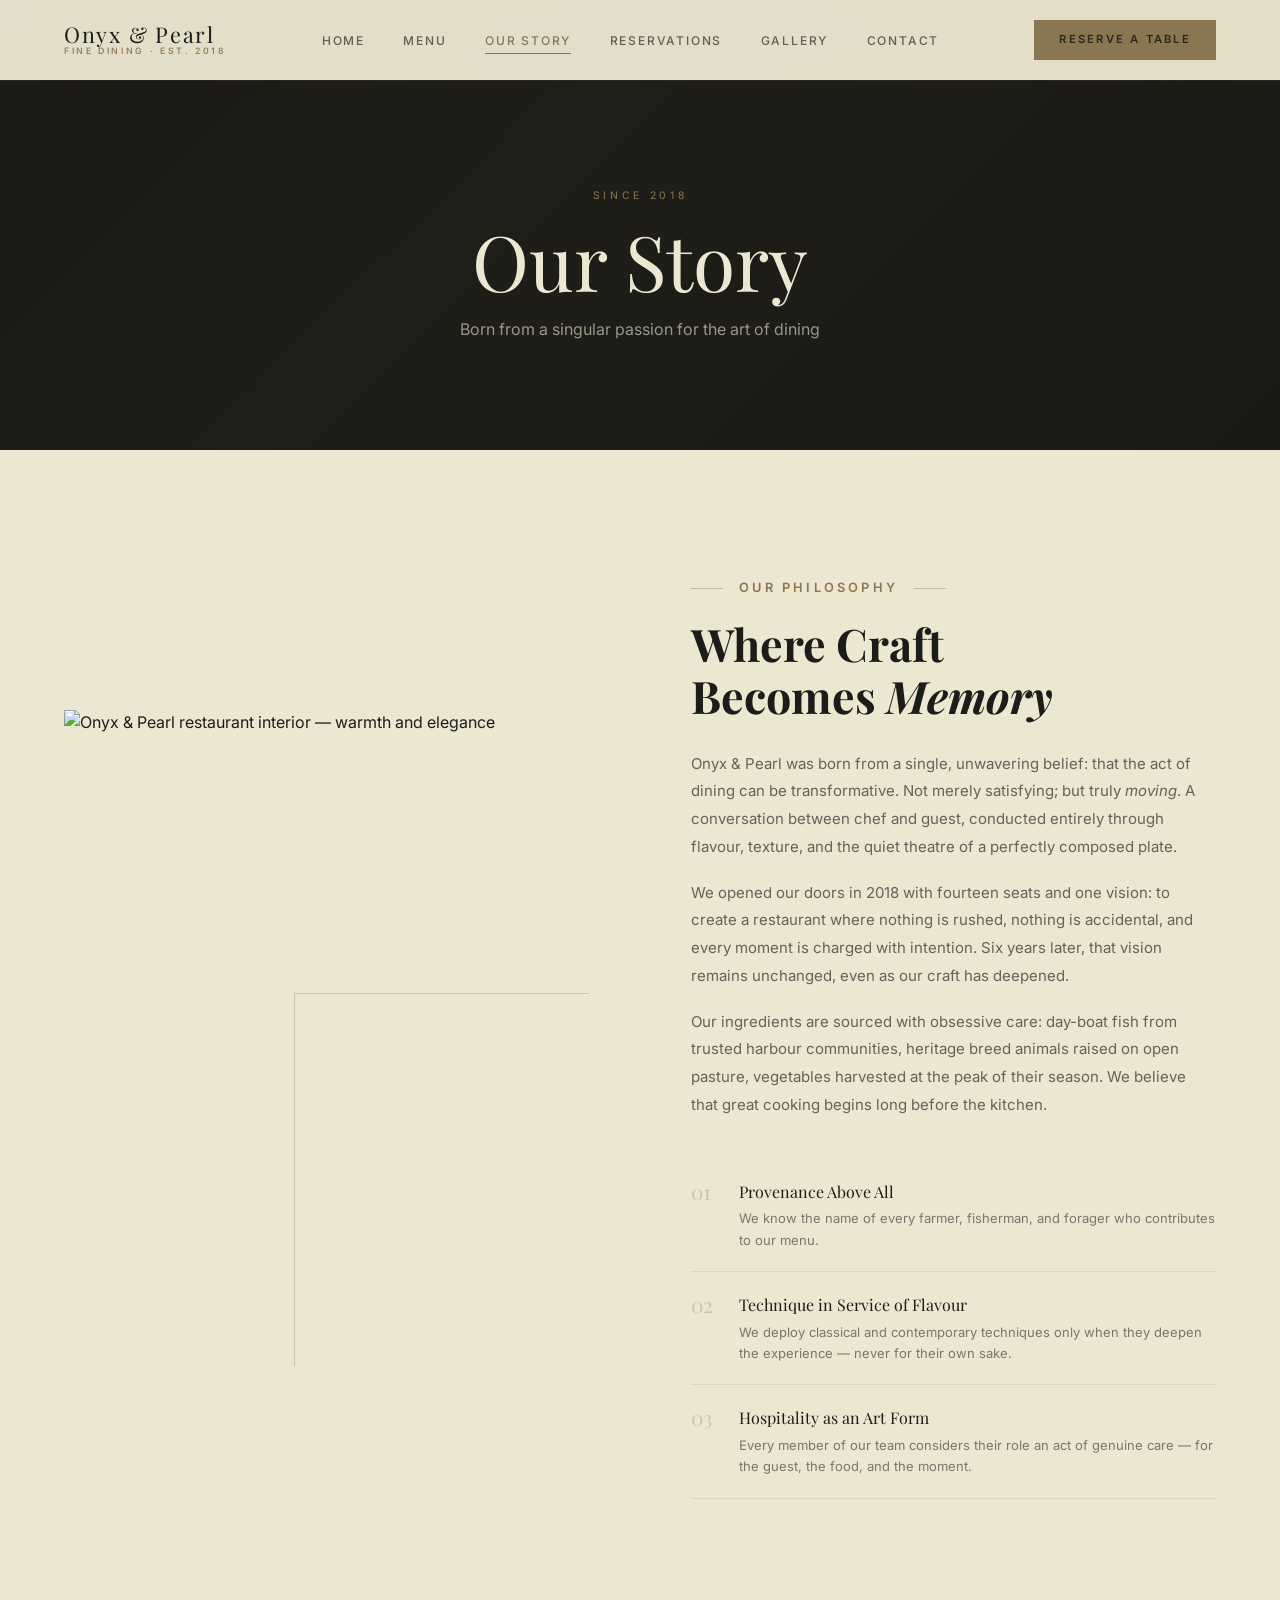
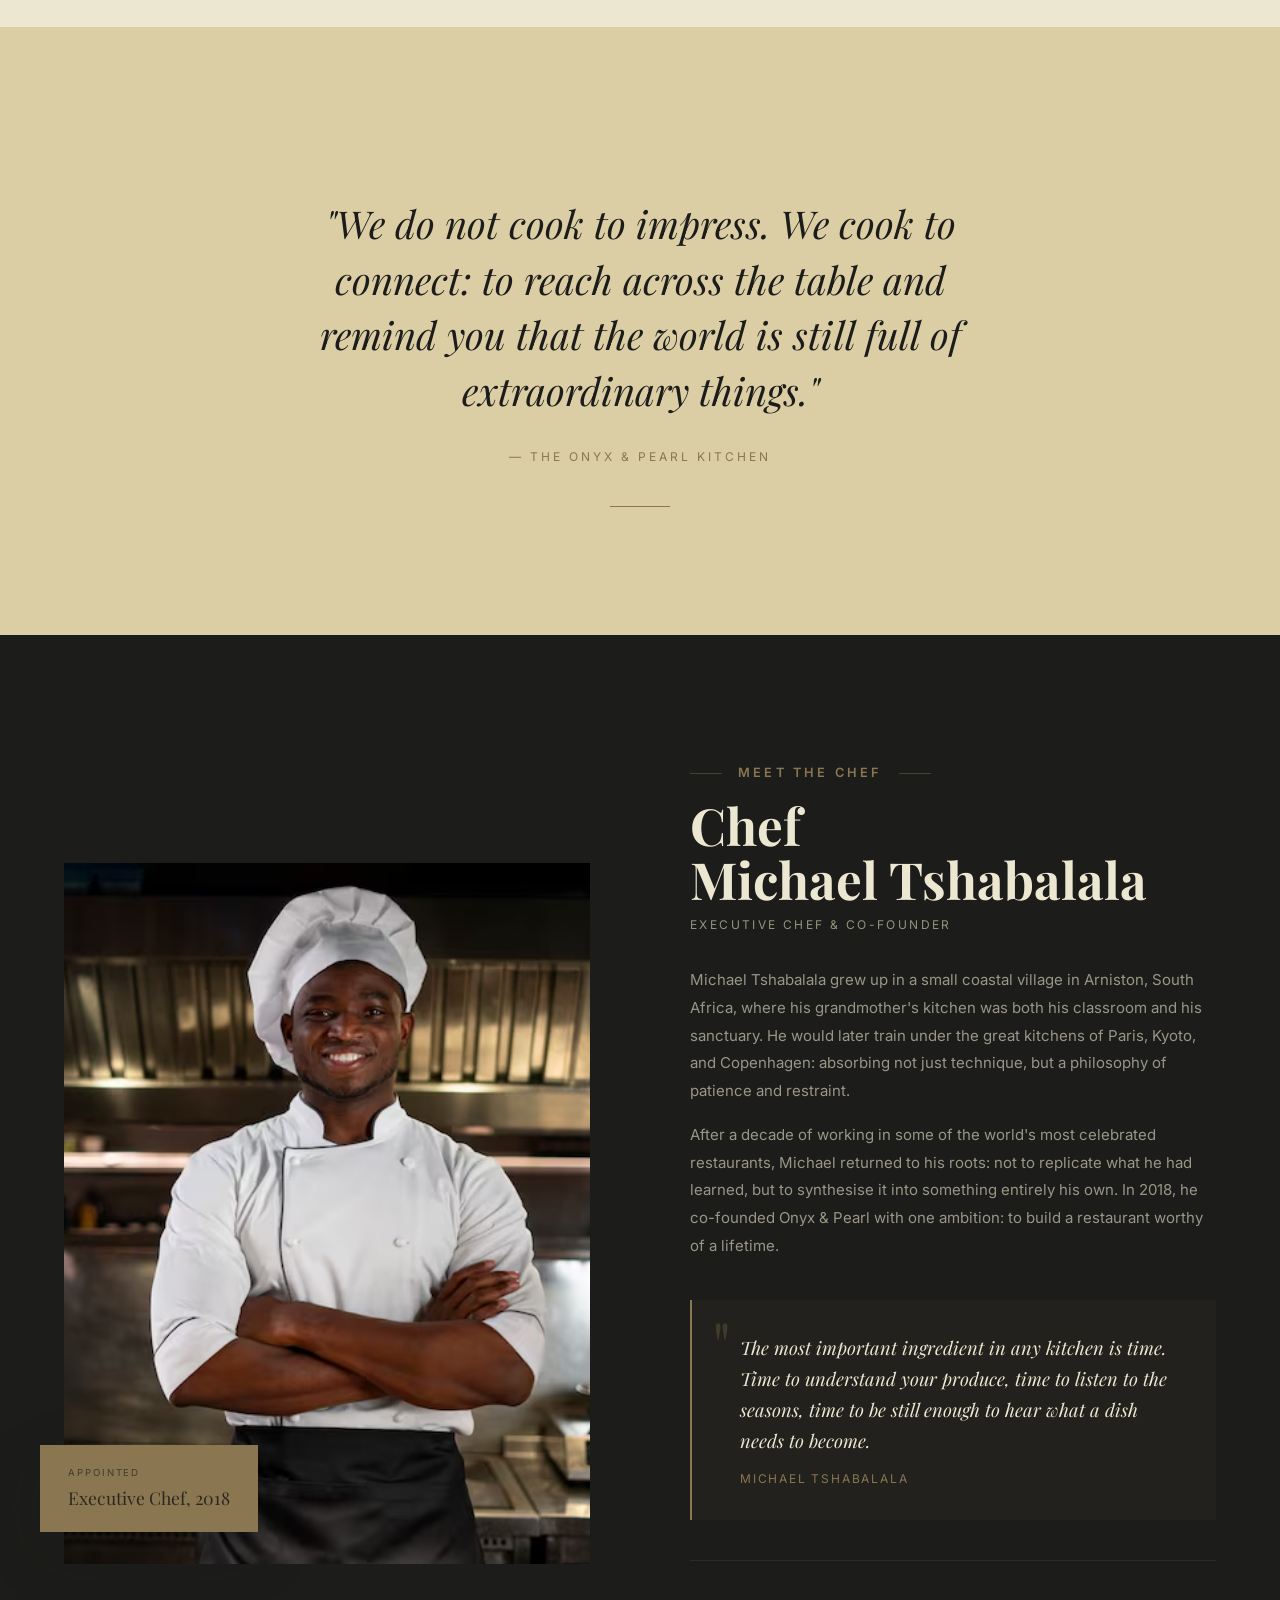
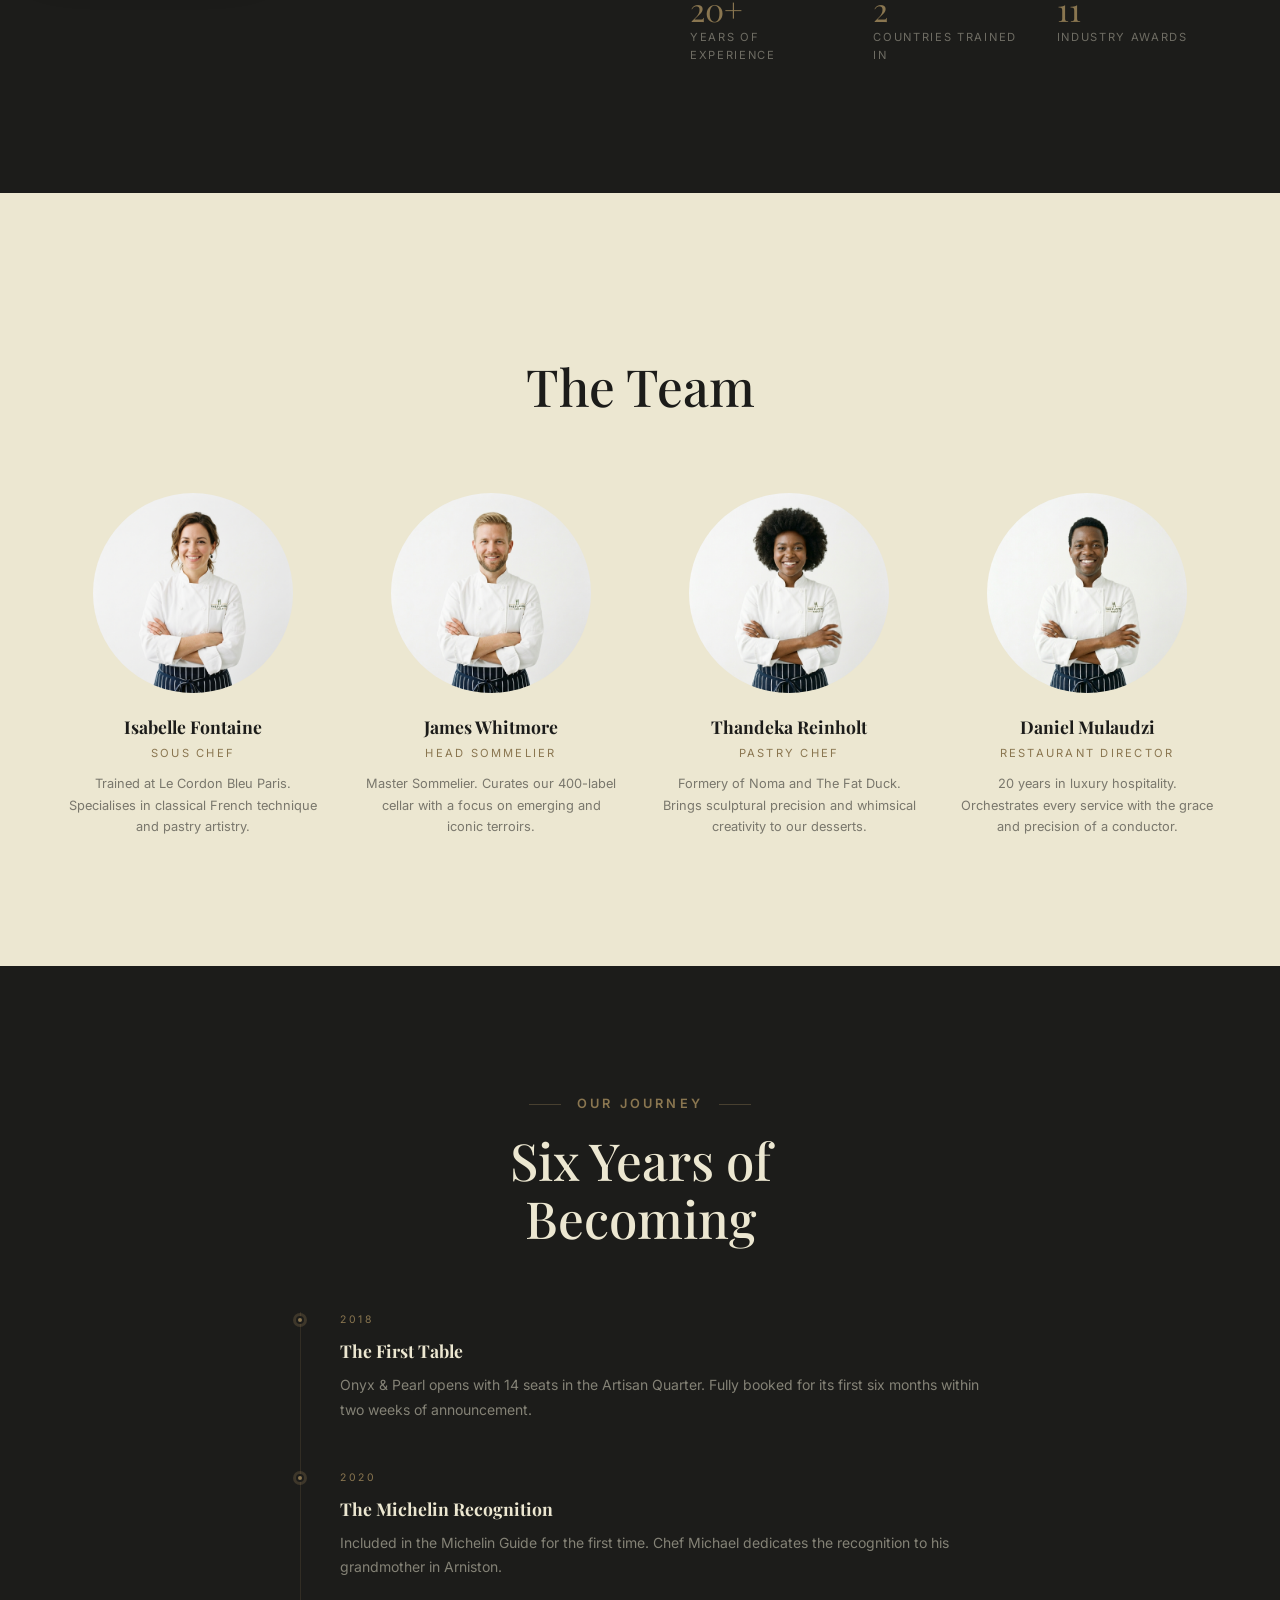
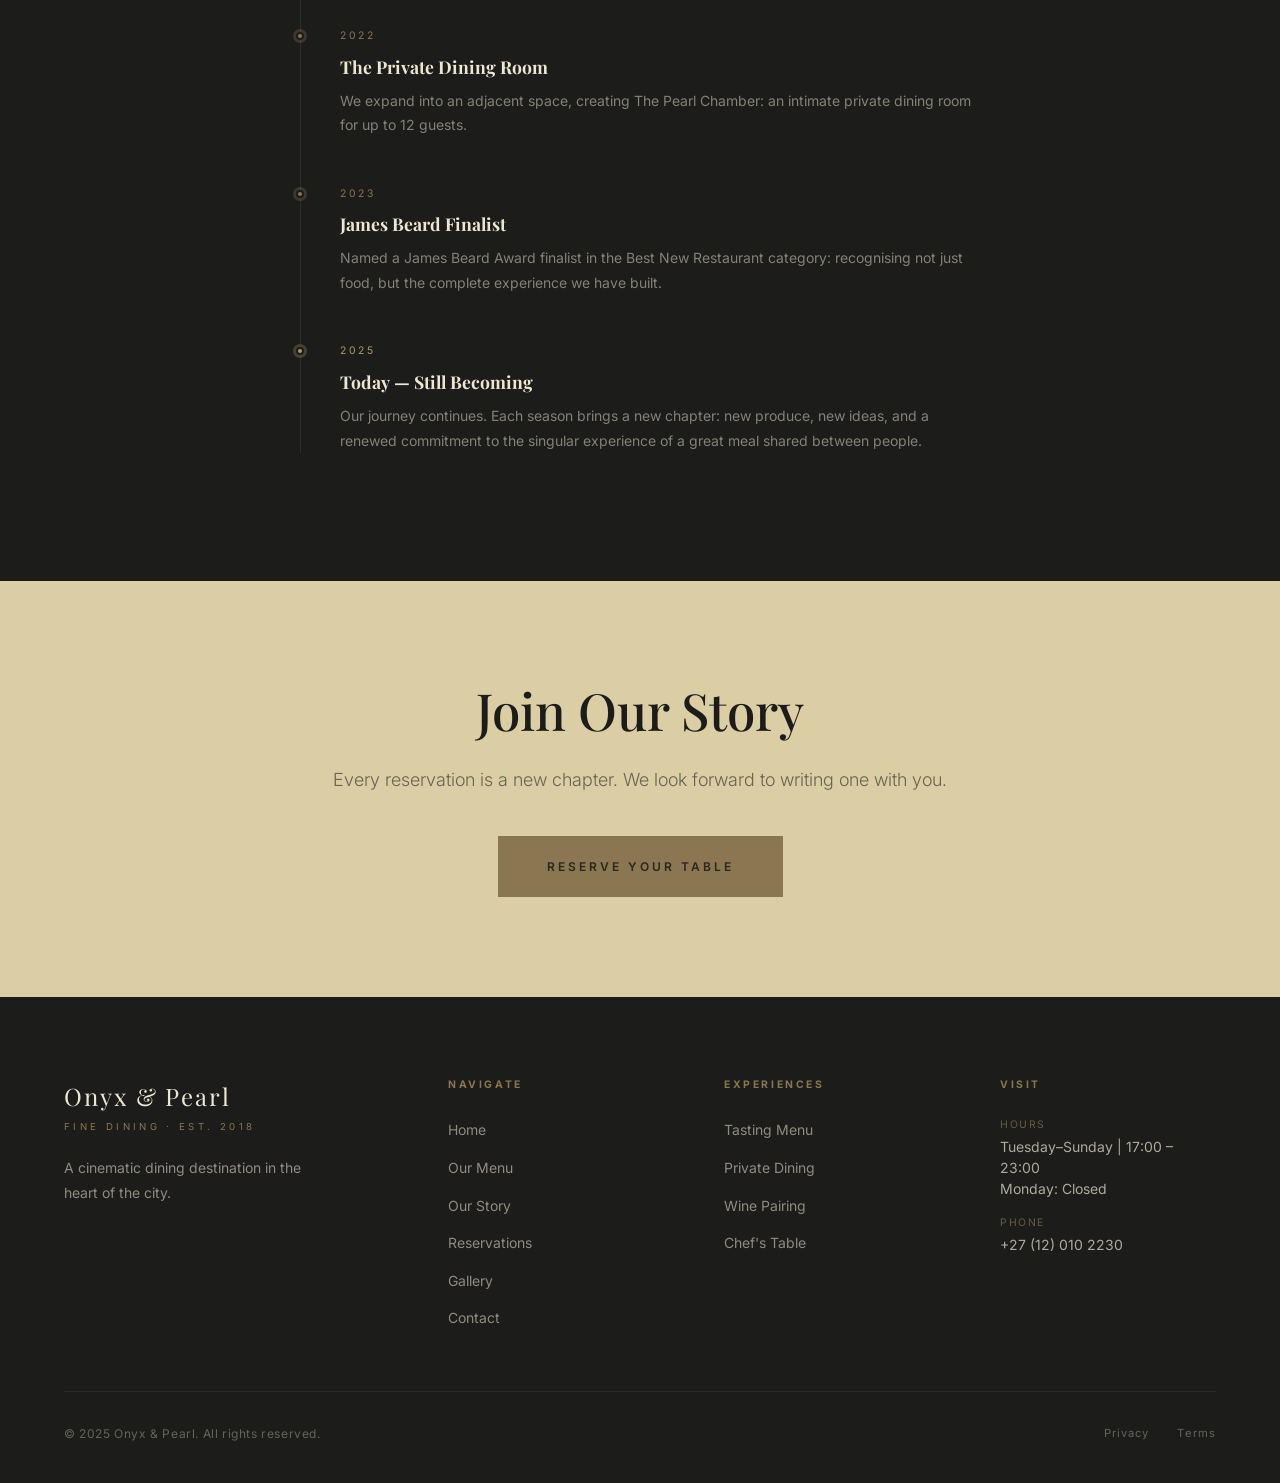
==== about.html @ 2b4fd2b9 "initial commit" ====
<!DOCTYPE html>
<html lang="en">
<head>
  <meta charset="UTF-8" />
  <meta name="viewport" content="width=device-width, initial-scale=1.0" />
  <title>Our Story | Onyx & Pearl Fine Dining</title>
  <meta name="description" content="The story behind Onyx & Pearl — our philosophy, our chef, and the inspiration that drives every dish we create." />
  <link rel="preconnect" href="https://fonts.googleapis.com" />
  <link rel="preconnect" href="https://fonts.gstatic.com" crossorigin />
  <link rel="stylesheet" href="css/styles.css" />
</head>
<body>

  <!-- ── NAV ── -->
  <nav class="nav" role="navigation" aria-label="Main navigation">
    <div class="nav__inner">
      <a href="index.html" class="nav__logo">
        <span class="nav__logo-main">Onyx &amp; Pearl</span>
        <span class="nav__logo-sub">Fine Dining · Est. 2018</span>
      </a>
      <ul class="nav__links" role="list">
        <li><a href="index.html"        class="nav__link">Home</a></li>
        <li><a href="menu.html"         class="nav__link">Menu</a></li>
        <li><a href="about.html"        class="nav__link active">Our Story</a></li>
        <li><a href="reservations.html" class="nav__link">Reservations</a></li>
        <li><a href="gallery.html"      class="nav__link">Gallery</a></li>
        <li><a href="contact.html"      class="nav__link">Contact</a></li>
      </ul>
      <a href="reservations.html" class="nav__cta">Reserve a Table</a>
      <button class="nav__hamburger" aria-label="Toggle menu"><span></span><span></span><span></span></button>
    </div>
  </nav>
  <div class="nav__mobile">
    <a href="index.html"        class="nav__link">Home</a>
    <a href="menu.html"         class="nav__link">Menu</a>
    <a href="about.html"        class="nav__link">Our Story</a>
    <a href="reservations.html" class="nav__link">Reservations</a>
    <a href="gallery.html"      class="nav__link">Gallery</a>
    <a href="contact.html"      class="nav__link">Contact</a>
    <a href="reservations.html" class="btn btn--primary" style="margin-top:16px">Reserve a Table</a>
  </div>

  <!-- ── PAGE HERO ── -->
  <header class="page-hero" aria-label="About hero">
    <div class="page-hero__bg">
      <!-- replace src="#" with your about page hero image URL -->
      <img src="#" alt="Onyx & Pearl — the art of fine dining" class="img-fill" style="position:absolute;inset:0" />
    </div>
    <div class="page-hero__overlay"></div>
    <div class="page-hero__content">
      <p class="page-hero__eyebrow">Since 2018</p>
      <h1 class="page-hero__title">Our Story</h1>
      <p class="page-hero__sub">Born from a singular passion for the art of dining</p>
    </div>
  </header>

  <!-- ════════════════════════════════════════════
       PHILOSOPHY / INTRO
  ═══════════════════════════════════════════════ -->
  <section class="about-intro section-pad" aria-label="Our Philosophy">
    <div class="container">
      <div class="about-intro__grid">

        <!-- Image — replace src="#" with your restaurant interior / story image URL -->
        <div class="about-intro__image" data-reveal="left">
          <img src="content/the-bar.png" alt="Onyx & Pearl restaurant interior — warmth and elegance" class="img-fill" />
          <div class="about-intro__image-accent"></div>
        </div>

        <!-- Content -->
        <div>
          <div class="about-intro__label t-subtitle section-label" style="justify-content:flex-start" data-reveal>Our Philosophy</div>
          <h2 class="about-intro__title" data-reveal>Where Craft<br>Becomes <em style="font-style:italic">Memory</em></h2>
          <div class="about-intro__body" data-reveal>
            <p>
              Onyx &amp; Pearl was born from a single, unwavering belief: that the act of dining
              can be transformative. Not merely satisfying; but truly <em>moving</em>.
              A conversation between chef and guest, conducted entirely through flavour,
              texture, and the quiet theatre of a perfectly composed plate.
            </p>
            <p>
              We opened our doors in 2018 with fourteen seats and one vision: to create
              a restaurant where nothing is rushed, nothing is accidental, and every
              moment is charged with intention. Six years later, that vision remains
              unchanged, even as our craft has deepened.
            </p>
            <p>
              Our ingredients are sourced with obsessive care: day-boat fish from trusted
              harbour communities, heritage breed animals raised on open pasture, vegetables
              harvested at the peak of their season. We believe that great cooking begins
              long before the kitchen.
            </p>
          </div>

          <div class="about-intro__values" data-reveal>
            <div class="about-value">
              <span class="about-value__num">01</span>
              <div>
                <div class="about-value__title">Provenance Above All</div>
                <div class="about-value__desc">We know the name of every farmer, fisherman, and forager who contributes to our menu.</div>
              </div>
            </div>
            <div class="about-value">
              <span class="about-value__num">02</span>
              <div>
                <div class="about-value__title">Technique in Service of Flavour</div>
                <div class="about-value__desc">We deploy classical and contemporary techniques only when they deepen the experience — never for their own sake.</div>
              </div>
            </div>
            <div class="about-value">
              <span class="about-value__num">03</span>
              <div>
                <div class="about-value__title">Hospitality as an Art Form</div>
                <div class="about-value__desc">Every member of our team considers their role an act of genuine care — for the guest, the food, and the moment.</div>
              </div>
            </div>
          </div>
        </div>

      </div>
    </div>
  </section>

  <!-- ════════════════════════════════════════════
       PHILOSOPHY QUOTE BAND
  ═══════════════════════════════════════════════ -->
  <section class="philosophy" aria-label="Philosophy quote">
    <div class="container--narrow">
      <div class="divider" style="margin-bottom:40px" data-reveal></div>
      <blockquote class="philosophy__quote" data-reveal>
        "We do not cook to impress. We cook to connect: to reach across the table and
        remind you that the world is still full of extraordinary things."
      </blockquote>
      <p class="philosophy__attr" data-reveal>— The Onyx &amp; Pearl Kitchen</p>
      <div class="divider" style="margin-top:40px" data-reveal></div>
    </div>
  </section>

  <!-- ════════════════════════════════════════════
       CHEF SECTION
  ═══════════════════════════════════════════════ -->
  <section class="chef-section" aria-label="Meet the Chef">
    <div class="container">
      <div class="chef-section__grid">

        <!-- Image -->
        <div class="chef-section__image" data-reveal="left">
          <div class="chef-section__img-wrap">
            <!-- replace src="#" with your chef portrait image URL -->
            <img src="content/michael-image.avif" alt="Chef Michael Tshabalala — Executive Chef & Co-Founder" class="img-fill" />
          </div>
          <div class="chef-section__award">
            <div class="chef-section__award-label">Appointed</div>
            <div class="chef-section__award-value">Executive Chef, 2018</div>
          </div>
        </div>

        <!-- Content -->
        <div>
          <div class="chef-section__label t-subtitle section-label" style="justify-content:flex-start" data-reveal>Meet the Chef</div>
          <h2 class="chef-section__name" data-reveal>Chef<br>Michael Tshabalala</h2>
          <p class="chef-section__title" data-reveal>Executive Chef &amp; Co-Founder</p>

          <div class="chef-section__bio" data-reveal>
            <p>
              Michael Tshabalala grew up in a small coastal village in Arniston, South Africa, where his
              grandmother's kitchen was both his classroom and his sanctuary.
              He would later train under the great kitchens of Paris, Kyoto, and Copenhagen:
              absorbing not just technique, but a philosophy of patience and restraint.
            </p>
            <p>
              After a decade of working in some of the world's most celebrated restaurants,
              Michael returned to his roots: not to replicate what he had learned, but to
              synthesise it into something entirely his own. In 2018, he co-founded
              Onyx &amp; Pearl with one ambition: to build a restaurant worthy of a lifetime.
            </p>
          </div>

          <!-- Chef quote -->
          <div class="chef-quote" data-reveal>
            <p class="chef-quote__text">
              The most important ingredient in any kitchen is time. Time to understand
              your produce, time to listen to the seasons, time to be still enough
              to hear what a dish needs to become.
            </p>
            <p class="chef-quote__attr">Michael Tshabalala</p>
          </div>

          <!-- Stats -->
          <div class="chef-section__stats" data-reveal>
            <div>
              <div class="chef-stat__num" data-count="22" data-suffix="+">22+</div>
              <div class="chef-stat__label">Years of Experience</div>
            </div>
            <div>
              <div class="chef-stat__num" data-count="3">3</div>
              <div class="chef-stat__label">Countries Trained In</div>
            </div>
            <div>
              <div class="chef-stat__num" data-count="12">12</div>
              <div class="chef-stat__label">Industry Awards</div>
            </div>
          </div>
        </div>

      </div>
    </div>
  </section>

  <!-- ════════════════════════════════════════════
       THE TEAM
  ═══════════════════════════════════════════════ -->
  <section style="background:var(--cream);padding:var(--section-pad) 0" aria-label="Our Team">
    <div class="container">
      <div class="text-center" style="margin-bottom:clamp(48px,6vw,80px)">
        <div class="section-label t-subtitle text-gold" style="justify-content:center;margin-bottom:16px" data-reveal>The People Behind the Plates</div>
        <h2 class="t-h1" data-reveal>The Team</h2>
      </div>

      <div style="display:grid;grid-template-columns:repeat(auto-fit,minmax(220px,1fr));gap:40px">

        <div style="text-align:center" data-reveal>
          <!-- replace src="#" with Isabelle Fontaine's portrait URL -->
          <div style="width:100%;aspect-ratio:1/1;max-width:200px;margin:0 auto 20px;border-radius:50%;overflow:hidden">
            <img src="content/isabelle-f.png" alt="Isabelle Fontaine — Sous Chef" class="img-fill" />
          </div>
          <h3 style="font-family:var(--font-serif);font-size:1.1rem;color:var(--charcoal);margin-bottom:4px">Isabelle Fontaine</h3>
          <p style="font-size:0.7rem;letter-spacing:0.2em;text-transform:uppercase;color:var(--gold)">Sous Chef</p>
          <p style="font-size:0.8rem;color:rgba(28,28,26,0.55);margin-top:10px;line-height:1.7">Trained at Le Cordon Bleu Paris. Specialises in classical French technique and pastry artistry.</p>
        </div>

        <div style="text-align:center" data-reveal>
          <!-- replace src="#" with James Whitmore's portrait URL -->
          <div style="width:100%;aspect-ratio:1/1;max-width:200px;margin:0 auto 20px;border-radius:50%;overflow:hidden">
            <img src="content/james-w.png" alt="James Whitmore — Head Sommelier" class="img-fill" />
          </div>
          <h3 style="font-family:var(--font-serif);font-size:1.1rem;color:var(--charcoal);margin-bottom:4px">James Whitmore</h3>
          <p style="font-size:0.7rem;letter-spacing:0.2em;text-transform:uppercase;color:var(--gold)">Head Sommelier</p>
          <p style="font-size:0.8rem;color:rgba(28,28,26,0.55);margin-top:10px;line-height:1.7">Master Sommelier. Curates our 400-label cellar with a focus on emerging and iconic terroirs.</p>
        </div>

        <div style="text-align:center" data-reveal>
          <!-- replace src="#" with Thandeka Reinholt's portrait URL -->
          <div style="width:100%;aspect-ratio:1/1;max-width:200px;margin:0 auto 20px;border-radius:50%;overflow:hidden">
            <img src="content/thandeka-r.png" alt="Thandeka Reinholt — Pastry Chef" class="img-fill" />
          </div>
          <h3 style="font-family:var(--font-serif);font-size:1.1rem;color:var(--charcoal);margin-bottom:4px">Thandeka Reinholt</h3>
          <p style="font-size:0.7rem;letter-spacing:0.2em;text-transform:uppercase;color:var(--gold)">Pastry Chef</p>
          <p style="font-size:0.8rem;color:rgba(28,28,26,0.55);margin-top:10px;line-height:1.7">Formery of Noma and The Fat Duck. Brings sculptural precision and whimsical creativity to our desserts.</p>
        </div>

        <div style="text-align:center" data-reveal>
          <!-- replace src="#" with Daniel Mulaudzi's portrait URL -->
          <div style="width:100%;aspect-ratio:1/1;max-width:200px;margin:0 auto 20px;border-radius:50%;overflow:hidden">
            <img src="content/daniel-m.png" alt="Daniel Mulaudzi — Restaurant Director" class="img-fill" />
          </div>
          <h3 style="font-family:var(--font-serif);font-size:1.1rem;color:var(--charcoal);margin-bottom:4px">Daniel Mulaudzi</h3>
          <p style="font-size:0.7rem;letter-spacing:0.2em;text-transform:uppercase;color:var(--gold)">Restaurant Director</p>
          <p style="font-size:0.8rem;color:rgba(28,28,26,0.55);margin-top:10px;line-height:1.7">20 years in luxury hospitality. Orchestrates every service with the grace and precision of a conductor.</p>
        </div>

      </div>
    </div>
  </section>

  <!-- ════════════════════════════════════════════
       TIMELINE
  ═══════════════════════════════════════════════ -->
  <section style="background:var(--charcoal);padding:var(--section-pad) 0" aria-label="Our History">
    <div class="container--narrow">
      <div class="text-center" style="margin-bottom:64px">
        <div class="section-label t-subtitle" style="color:var(--gold);justify-content:center;margin-bottom:16px" data-reveal>Our Journey</div>
        <h2 class="t-h1 text-cream" data-reveal>Six Years of<br>Becoming</h2>
      </div>

      <div style="position:relative;padding-left:40px">
        <!-- Vertical line -->
        <div style="position:absolute;left:0;top:0;bottom:0;width:1px;background:rgba(138,118,80,0.2)"></div>

        <div style="display:flex;flex-direction:column;gap:48px">

          <div style="position:relative" data-reveal>
            <div style="position:absolute;left:-44px;top:4px;width:8px;height:8px;border-radius:50%;background:var(--gold);border:2px solid var(--charcoal);box-shadow:0 0 0 3px rgba(138,118,80,0.3)"></div>
            <div style="font-size:0.65rem;letter-spacing:0.25em;text-transform:uppercase;color:var(--gold);margin-bottom:8px">2018</div>
            <h3 style="font-family:var(--font-serif);font-size:1.1rem;color:var(--cream);margin-bottom:8px">The First Table</h3>
            <p style="font-size:0.875rem;color:rgba(236,231,209,0.5);line-height:1.75">Onyx &amp; Pearl opens with 14 seats in the Artisan Quarter. Fully booked for its first six months within two weeks of announcement.</p>
          </div>

          <div style="position:relative" data-reveal>
            <div style="position:absolute;left:-44px;top:4px;width:8px;height:8px;border-radius:50%;background:var(--gold);border:2px solid var(--charcoal);box-shadow:0 0 0 3px rgba(138,118,80,0.3)"></div>
            <div style="font-size:0.65rem;letter-spacing:0.25em;text-transform:uppercase;color:var(--gold);margin-bottom:8px">2020</div>
            <h3 style="font-family:var(--font-serif);font-size:1.1rem;color:var(--cream);margin-bottom:8px">The Michelin Recognition</h3>
            <p style="font-size:0.875rem;color:rgba(236,231,209,0.5);line-height:1.75">Included in the Michelin Guide for the first time. Chef Michael dedicates the recognition to his grandmother in Arniston.</p>
          </div>

          <div style="position:relative" data-reveal>
            <div style="position:absolute;left:-44px;top:4px;width:8px;height:8px;border-radius:50%;background:var(--gold);border:2px solid var(--charcoal);box-shadow:0 0 0 3px rgba(138,118,80,0.3)"></div>
            <div style="font-size:0.65rem;letter-spacing:0.25em;text-transform:uppercase;color:var(--gold);margin-bottom:8px">2022</div>
            <h3 style="font-family:var(--font-serif);font-size:1.1rem;color:var(--cream);margin-bottom:8px">The Private Dining Room</h3>
            <p style="font-size:0.875rem;color:rgba(236,231,209,0.5);line-height:1.75">We expand into an adjacent space, creating The Pearl Chamber: an intimate private dining room for up to 12 guests.</p>
          </div>

          <div style="position:relative" data-reveal>
            <div style="position:absolute;left:-44px;top:4px;width:8px;height:8px;border-radius:50%;background:var(--gold);border:2px solid var(--charcoal);box-shadow:0 0 0 3px rgba(138,118,80,0.3)"></div>
            <div style="font-size:0.65rem;letter-spacing:0.25em;text-transform:uppercase;color:var(--gold);margin-bottom:8px">2023</div>
            <h3 style="font-family:var(--font-serif);font-size:1.1rem;color:var(--cream);margin-bottom:8px">James Beard Finalist</h3>
            <p style="font-size:0.875rem;color:rgba(236,231,209,0.5);line-height:1.75">Named a James Beard Award finalist in the Best New Restaurant category: recognising not just food, but the complete experience we have built.</p>
          </div>

          <div style="position:relative" data-reveal>
            <div style="position:absolute;left:-44px;top:4px;width:8px;height:8px;border-radius:50%;background:var(--gold-light);border:2px solid var(--charcoal);box-shadow:0 0 0 3px rgba(138,118,80,0.4)"></div>
            <div style="font-size:0.65rem;letter-spacing:0.25em;text-transform:uppercase;color:var(--gold-light);margin-bottom:8px">2025</div>
            <h3 style="font-family:var(--font-serif);font-size:1.1rem;color:var(--cream);margin-bottom:8px">Today — Still Becoming</h3>
            <p style="font-size:0.875rem;color:rgba(236,231,209,0.5);line-height:1.75">Our journey continues. Each season brings a new chapter: new produce, new ideas, and a renewed commitment to the singular experience of a great meal shared between people.</p>
          </div>

        </div>
      </div>
    </div>
  </section>

  <!-- ── CTA ── -->
  <section style="background:var(--warm-tan);padding:100px 0;text-align:center">
    <div class="container--narrow">
      <h2 class="t-h1" style="color:var(--charcoal);margin-bottom:24px" data-reveal>Join Our Story</h2>
      <p class="t-body-lg" style="color:rgba(28,28,26,0.6);margin-bottom:40px" data-reveal>Every reservation is a new chapter. We look forward to writing one with you.</p>
      <a href="reservations.html" class="btn btn--primary btn--large" data-reveal>Reserve Your Table</a>
    </div>
  </section>

  <!-- ── FOOTER ── -->
  <footer class="footer">
    <div class="container">
      <div class="footer__grid">
        <div>
          <div class="footer__brand-name">Onyx &amp; Pearl</div>
          <div class="footer__brand-sub">Fine Dining · Est. 2018</div>
          <p class="footer__tagline">A cinematic dining destination in the heart of the city.</p>
        </div>
        <div>
          <h3 class="footer__col-title">Navigate</h3>
          <ul class="footer__links">
            <li><a href="index.html">Home</a></li>
            <li><a href="menu.html">Our Menu</a></li>
            <li><a href="about.html">Our Story</a></li>
            <li><a href="reservations.html">Reservations</a></li>
            <li><a href="gallery.html">Gallery</a></li>
            <li><a href="contact.html">Contact</a></li>
          </ul>
        </div>
        <div>
          <h3 class="footer__col-title">Experiences</h3>
          <ul class="footer__links">
            <li><a href="reservations.html">Tasting Menu</a></li>
            <li><a href="reservations.html">Private Dining</a></li>
            <li><a href="reservations.html">Wine Pairing</a></li>
            <li><a href="reservations.html">Chef's Table</a></li>
          </ul>
        </div>
        <div>
          <h3 class="footer__col-title">Visit</h3>
          <div class="footer__contact-item">
            <span class="footer__contact-label">Hours</span>
            <span class="footer__contact-value">Tuesday–Sunday | 17:00 – 23:00<br>Monday: Closed</span>
          </div>
          <div class="footer__contact-item">
            <span class="footer__contact-label">Phone</span>
            <span class="footer__contact-value">+27 (12) 010 2230</span>
          </div>
        </div>
      </div>
      <div class="footer__bottom">
        <p class="footer__copy">&copy; 2025 Onyx &amp; Pearl. All rights reserved.</p>
        <nav class="footer__bottom-links"><a href="#">Privacy</a><a href="#">Terms</a></nav>
      </div>
    </div>
  </footer>

  <script src="js/main.js"></script>
</body>
</html>
---- css/styles.css ----
/* ============================================================
   ONYX & PEARL — LUXURY RESTAURANT
   Design System & Global Styles
   ============================================================ */

/* ── Google Fonts Import ── */
@import url('https://fonts.googleapis.com/css2?family=Playfair+Display:ital,wght@0,400;0,500;0,600;0,700;1,400;1,500&family=Cormorant+Garamond:ital,wght@0,300;0,400;0,500;1,300;1,400&family=Inter:wght@300;400;500;600&display=swap');

/* ── Design Tokens ── */
:root {
  --gold:       #8A7650;
  --gold-light: #B09A6A;
  --gold-pale:  #D4C4A0;
  --sage:       #8E977D;
  --sage-light: #A8B096;
  --cream:      #ECE7D1;
  --warm-tan:   #DBCEA5;
  --charcoal:   #1C1C1A;
  --dark:       #2A2820;
  --mid-dark:   #3D3B33;
  --warm-white: #F8F5EE;
  --white:      #FFFFFF;

  --font-serif:  'Playfair Display', 'Cormorant Garamond', Georgia, serif;
  --font-display:'Cormorant Garamond', Georgia, serif;
  --font-sans:   'Inter', system-ui, sans-serif;

  --transition-fast:   150ms cubic-bezier(0.4, 0, 0.2, 1);
  --transition-med:    350ms cubic-bezier(0.4, 0, 0.2, 1);
  --transition-slow:   650ms cubic-bezier(0.4, 0, 0.2, 1);
  --transition-luxury: 900ms cubic-bezier(0.25, 0.46, 0.45, 0.94);

  --shadow-soft: 0 4px 24px rgba(28, 28, 26, 0.08);
  --shadow-med:  0 8px 40px rgba(28, 28, 26, 0.12);
  --shadow-deep: 0 20px 60px rgba(28, 28, 26, 0.20);
  --shadow-gold: 0 4px 24px rgba(138, 118, 80, 0.25);

  --radius-sm: 2px;
  --radius-md: 6px;
  --radius-lg: 12px;

  --nav-height: 80px;
  --section-pad: clamp(80px, 10vw, 140px);
}

/* ── Reset & Base ── */
*, *::before, *::after { box-sizing: border-box; margin: 0; padding: 0; }

html {
  scroll-behavior: smooth;
  font-size: 16px;
  -webkit-font-smoothing: antialiased;
  -moz-osx-font-smoothing: grayscale;
  text-rendering: optimizeLegibility;
}

body {
  font-family: var(--font-sans);
  background-color: var(--cream);
  color: var(--charcoal);
  line-height: 1.6;
  overflow-x: hidden;
}

img, video { display: block; max-width: 100%; }
a { color: inherit; text-decoration: none; }
button { cursor: pointer; font-family: inherit; border: none; background: none; }
ul, ol { list-style: none; }
input, textarea, select { font-family: inherit; }

/* ── Typography Scale ── */
.t-display {
  font-family: var(--font-serif);
  font-size: clamp(3rem, 7vw, 7rem);
  font-weight: 400;
  line-height: 1.05;
  letter-spacing: -0.02em;
}
.t-hero {
  font-family: var(--font-serif);
  font-size: clamp(2.2rem, 5vw, 5rem);
  font-weight: 400;
  line-height: 1.1;
  letter-spacing: -0.01em;
}
.t-h1 {
  font-family: var(--font-serif);
  font-size: clamp(2rem, 4vw, 3.5rem);
  font-weight: 500;
  line-height: 1.15;
}
.t-h2 {
  font-family: var(--font-serif);
  font-size: clamp(1.5rem, 3vw, 2.5rem);
  font-weight: 400;
  line-height: 1.2;
}
.t-h3 {
  font-family: var(--font-serif);
  font-size: clamp(1.2rem, 2vw, 1.75rem);
  font-weight: 500;
  line-height: 1.3;
}
.t-subtitle {
  font-family: var(--font-sans);
  font-size: clamp(0.7rem, 1vw, 0.8rem);
  font-weight: 600;
  letter-spacing: 0.25em;
  text-transform: uppercase;
}
.t-body-lg {
  font-size: clamp(1rem, 1.5vw, 1.125rem);
  line-height: 1.75;
  font-weight: 300;
}
.t-body {
  font-size: 0.9375rem;
  line-height: 1.7;
  font-weight: 400;
}
.t-small {
  font-size: 0.8125rem;
  line-height: 1.6;
}

/* ── Utility Classes ── */
.container {
  width: 100%;
  max-width: 1280px;
  margin: 0 auto;
  padding: 0 clamp(24px, 5vw, 80px);
}
.container--narrow {
  max-width: 800px;
  margin: 0 auto;
  padding: 0 clamp(24px, 5vw, 60px);
}
.container--wide {
  max-width: 1440px;
  margin: 0 auto;
  padding: 0 clamp(24px, 4vw, 60px);
}

.text-center { text-align: center; }
.text-gold    { color: var(--gold); }
.text-cream   { color: var(--cream); }
.text-sage    { color: var(--sage); }
.bg-dark      { background-color: var(--dark); }
.bg-charcoal  { background-color: var(--charcoal); }
.bg-cream     { background-color: var(--cream); }
.bg-warm      { background-color: var(--warm-tan); }

.section-pad { padding: var(--section-pad) 0; }
.section-pad-sm { padding: calc(var(--section-pad) * 0.6) 0; }

/* Divider line */
.divider {
  width: 60px;
  height: 1px;
  background: var(--gold);
  margin: 0 auto;
}
.divider--left { margin: 0; }

/* Section label */
.section-label {
  display: flex;
  align-items: center;
  gap: 16px;
  margin-bottom: 24px;
}
.section-label::before,
.section-label::after {
  content: '';
  flex: 0 0 32px;
  height: 1px;
  background: currentColor;
  opacity: 0.4;
}
.section-label::after { flex: 0 0 32px; }

/* ── Scroll Animations ── */
[data-reveal] {
  opacity: 0;
  transform: translateY(30px);
  transition: opacity var(--transition-luxury), transform var(--transition-luxury);
}
[data-reveal="left"] { transform: translateX(-30px); }
[data-reveal="right"] { transform: translateX(30px); }
[data-reveal="scale"] { transform: scale(0.96); }
[data-reveal].revealed {
  opacity: 1;
  transform: none;
}

/* ── Image / Video Placeholders ── */
.placeholder {
  background: linear-gradient(135deg, var(--warm-tan) 0%, var(--gold-pale) 50%, var(--warm-tan) 100%);
  background-size: 200% 200%;
  animation: shimmer 4s ease infinite;
  position: relative;
  overflow: hidden;
}
.placeholder::after {
  content: '';
  position: absolute;
  inset: 0;
  background: linear-gradient(135deg,
    rgba(138,118,80,0.08) 0%,
    rgba(142,151,125,0.06) 100%
  );
}
@keyframes shimmer {
  0%, 100% { background-position: 0% 50%; }
  50%       { background-position: 100% 50%; }
}

.placeholder--dark {
  background: linear-gradient(135deg, var(--mid-dark) 0%, var(--charcoal) 100%);
  animation: none;
}
.placeholder--dark::after { background: none; }

/* placeholder icon */
.placeholder-icon {
  position: absolute;
  inset: 0;
  display: flex;
  flex-direction: column;
  align-items: center;
  justify-content: center;
  gap: 10px;
  color: rgba(138,118,80,0.4);
  font-size: 0.7rem;
  letter-spacing: 0.15em;
  text-transform: uppercase;
  font-family: var(--font-sans);
  font-weight: 500;
}
.placeholder-icon svg {
  width: 32px;
  height: 32px;
  opacity: 0.5;
}
.placeholder--dark .placeholder-icon { color: rgba(219,206,165,0.3); }
.placeholder--dark .placeholder-icon svg { opacity: 0.3; }

/* ============================================================
   NAVIGATION
   ============================================================ */
.nav {
  position: fixed;
  top: 0; left: 0; right: 0;
  z-index: 1000;
  height: var(--nav-height);
  display: flex;
  align-items: center;
  transition: background var(--transition-med), box-shadow var(--transition-med),
              padding var(--transition-med);
  padding: 0 clamp(24px, 5vw, 80px);
}
.nav.transparent { background: transparent; }
.nav.solid {
  background: rgba(26, 25, 21, 0.97);
  backdrop-filter: blur(12px);
  box-shadow: 0 1px 0 rgba(138,118,80,0.15);
}
.nav.light-bg {
  background: rgba(236,231,209,0.96);
  backdrop-filter: blur(12px);
  box-shadow: 0 1px 0 rgba(138,118,80,0.15);
}

.nav__inner {
  width: 100%;
  display: flex;
  align-items: center;
  justify-content: space-between;
}

.nav__logo {
  display: flex;
  flex-direction: column;
  align-items: flex-start;
  line-height: 1;
  gap: 2px;
}
.nav__logo-main {
  font-family: var(--font-serif);
  font-size: 1.35rem;
  font-weight: 400;
  letter-spacing: 0.08em;
  color: var(--cream);
  transition: color var(--transition-fast);
}
.nav.light-bg .nav__logo-main { color: var(--charcoal); }
.nav__logo-sub {
  font-family: var(--font-sans);
  font-size: 0.55rem;
  letter-spacing: 0.3em;
  text-transform: uppercase;
  color: var(--gold);
  font-weight: 500;
}

.nav__links {
  display: flex;
  align-items: center;
  gap: clamp(20px, 3vw, 40px);
}
.nav__link {
  font-family: var(--font-sans);
  font-size: 0.75rem;
  font-weight: 500;
  letter-spacing: 0.15em;
  text-transform: uppercase;
  color: rgba(236,231,209,0.75);
  position: relative;
  transition: color var(--transition-fast);
  padding: 4px 0;
}
.nav.light-bg .nav__link { color: rgba(28,28,26,0.65); }
.nav__link::after {
  content: '';
  position: absolute;
  bottom: -2px; left: 0; right: 100%;
  height: 1px;
  background: var(--gold);
  transition: right var(--transition-med);
}
.nav__link:hover { color: var(--cream); }
.nav.light-bg .nav__link:hover { color: var(--charcoal); }
.nav__link:hover::after,
.nav__link.active::after { right: 0; }
.nav__link.active { color: var(--gold); }
.nav.light-bg .nav__link.active { color: var(--gold); }

.nav__cta {
  display: inline-flex;
  align-items: center;
  gap: 8px;
  padding: 10px 24px;
  background: var(--gold);
  color: var(--dark);
  font-size: 0.7rem;
  font-weight: 600;
  letter-spacing: 0.2em;
  text-transform: uppercase;
  transition: background var(--transition-fast), transform var(--transition-fast),
              box-shadow var(--transition-fast);
  border: 1px solid var(--gold);
}
.nav__cta:hover {
  background: var(--gold-light);
  border-color: var(--gold-light);
  transform: translateY(-1px);
  box-shadow: var(--shadow-gold);
}

/* Mobile menu */
.nav__hamburger {
  display: none;
  flex-direction: column;
  gap: 5px;
  padding: 8px;
  cursor: pointer;
}
.nav__hamburger span {
  display: block;
  width: 24px;
  height: 1.5px;
  background: var(--cream);
  transition: transform var(--transition-med), opacity var(--transition-med);
}
.nav.light-bg .nav__hamburger span { background: var(--charcoal); }
.nav__hamburger.open span:nth-child(1) { transform: translateY(6.5px) rotate(45deg); }
.nav__hamburger.open span:nth-child(2) { opacity: 0; }
.nav__hamburger.open span:nth-child(3) { transform: translateY(-6.5px) rotate(-45deg); }

.nav__mobile {
  position: fixed;
  inset: 0;
  background: var(--charcoal);
  z-index: 999;
  display: flex;
  flex-direction: column;
  align-items: center;
  justify-content: center;
  gap: 36px;
  padding-top: var(--nav-height);
  overflow-y: auto;
  opacity: 0;
  pointer-events: none;
  transition: opacity var(--transition-med);
}
.nav__mobile.open { opacity: 1; pointer-events: all; }
.nav__mobile .nav__link {
  font-size: 1rem;
  color: var(--cream);
  letter-spacing: 0.25em;
}
.nav__mobile .nav__link:hover { color: var(--gold); }

/* ============================================================
   BUTTONS
   ============================================================ */
.btn {
  display: inline-flex;
  align-items: center;
  justify-content: center;
  gap: 10px;
  padding: 16px 36px;
  font-family: var(--font-sans);
  font-size: 0.7rem;
  font-weight: 600;
  letter-spacing: 0.25em;
  text-transform: uppercase;
  transition: all var(--transition-med);
  position: relative;
  overflow: hidden;
}
.btn::before {
  content: '';
  position: absolute;
  inset: 0;
  background: rgba(255,255,255,0.08);
  transform: translateX(-100%);
  transition: transform var(--transition-med);
}
.btn:hover::before { transform: translateX(0); }

.btn--primary {
  background: var(--gold);
  color: var(--dark);
  border: 1px solid var(--gold);
}
.btn--primary:hover {
  background: var(--gold-light);
  border-color: var(--gold-light);
  transform: translateY(-2px);
  box-shadow: var(--shadow-gold);
}

.btn--outline {
  background: transparent;
  color: var(--cream);
  border: 1px solid rgba(236,231,209,0.4);
}
.btn--outline:hover {
  border-color: var(--cream);
  transform: translateY(-2px);
}

.btn--outline-dark {
  background: transparent;
  color: var(--charcoal);
  border: 1px solid rgba(28,28,26,0.3);
}
.btn--outline-dark:hover {
  border-color: var(--charcoal);
  background: var(--charcoal);
  color: var(--cream);
  transform: translateY(-2px);
}

.btn--gold-outline {
  background: transparent;
  color: var(--gold);
  border: 1px solid var(--gold);
}
.btn--gold-outline:hover {
  background: var(--gold);
  color: var(--dark);
  transform: translateY(-2px);
  box-shadow: var(--shadow-gold);
}

.btn--large {
  padding: 20px 48px;
  font-size: 0.75rem;
}

/* Arrow button */
.btn-arrow {
  display: inline-flex;
  align-items: center;
  gap: 12px;
  font-family: var(--font-sans);
  font-size: 0.75rem;
  font-weight: 500;
  letter-spacing: 0.2em;
  text-transform: uppercase;
  color: var(--gold);
  transition: gap var(--transition-med);
}
.btn-arrow::after {
  content: '→';
  transition: transform var(--transition-med);
}
.btn-arrow:hover { gap: 18px; }
.btn-arrow:hover::after { transform: translateX(4px); }

/* ============================================================
   FOOTER
   ============================================================ */
.footer {
  background: var(--charcoal);
  color: var(--cream);
  padding: 80px 0 40px;
}
.footer__grid {
  display: grid;
  grid-template-columns: 1.5fr 1fr 1fr 1fr;
  gap: 60px;
  padding-bottom: 60px;
  border-bottom: 1px solid rgba(236,231,209,0.08);
}
.footer__brand-name {
  font-family: var(--font-serif);
  font-size: 1.5rem;
  letter-spacing: 0.08em;
  color: var(--cream);
  margin-bottom: 4px;
}
.footer__brand-sub {
  font-size: 0.6rem;
  letter-spacing: 0.35em;
  text-transform: uppercase;
  color: var(--gold);
  margin-bottom: 20px;
}
.footer__tagline {
  font-size: 0.875rem;
  line-height: 1.8;
  color: rgba(236,231,209,0.55);
  max-width: 260px;
}
.footer__social {
  display: flex;
  gap: 12px;
  margin-top: 28px;
}
.footer__social-link {
  width: 36px;
  height: 36px;
  border: 1px solid rgba(236,231,209,0.15);
  display: flex;
  align-items: center;
  justify-content: center;
  transition: border-color var(--transition-fast), background var(--transition-fast);
  font-size: 0.7rem;
  color: rgba(236,231,209,0.55);
}
.footer__social-link:hover {
  border-color: var(--gold);
  background: rgba(138,118,80,0.1);
  color: var(--gold);
}
.footer__col-title {
  font-family: var(--font-sans);
  font-size: 0.65rem;
  letter-spacing: 0.25em;
  text-transform: uppercase;
  color: var(--gold);
  margin-bottom: 24px;
}
.footer__links { display: flex; flex-direction: column; gap: 12px; }
.footer__links a {
  font-size: 0.875rem;
  color: rgba(236,231,209,0.55);
  transition: color var(--transition-fast);
}
.footer__links a:hover { color: var(--cream); }
.footer__contact-item {
  display: flex;
  flex-direction: column;
  gap: 2px;
  margin-bottom: 16px;
}
.footer__contact-label {
  font-size: 0.65rem;
  letter-spacing: 0.15em;
  text-transform: uppercase;
  color: var(--gold);
  opacity: 0.7;
}
.footer__contact-value {
  font-size: 0.875rem;
  color: rgba(236,231,209,0.7);
  line-height: 1.5;
}
.footer__bottom {
  display: flex;
  align-items: center;
  justify-content: space-between;
  padding-top: 32px;
}
.footer__copy {
  font-size: 0.75rem;
  color: rgba(236,231,209,0.35);
  letter-spacing: 0.05em;
}
.footer__bottom-links {
  display: flex;
  gap: 28px;
}
.footer__bottom-links a {
  font-size: 0.7rem;
  letter-spacing: 0.1em;
  color: rgba(236,231,209,0.35);
  transition: color var(--transition-fast);
}
.footer__bottom-links a:hover { color: rgba(236,231,209,0.7); }

/* ============================================================
   HERO — HOME
   ============================================================ */
.hero {
  position: relative;
  height: 100vh;
  min-height: 700px;
  display: flex;
  align-items: flex-end;
  overflow: hidden;
}
.hero__bg {
  position: absolute;
  inset: 0;
}
.hero__bg .placeholder {
  width: 100%;
  height: 100%;
}
.hero__bg .placeholder--dark {
  background: linear-gradient(160deg, #1C1C1A 0%, #2A2820 40%, #1A1A18 100%);
}
.hero__overlay {
  position: absolute;
  inset: 0;
  background: linear-gradient(
    to top,
    rgba(26,25,21,0.85) 0%,
    rgba(26,25,21,0.35) 50%,
    rgba(26,25,21,0.15) 100%
  );
}
.hero__overlay--side {
  position: absolute;
  inset: 0;
  background: linear-gradient(
    to right,
    rgba(26,25,21,0.6) 0%,
    transparent 60%
  );
}

.hero__content {
  position: relative;
  z-index: 2;
  width: 100%;
  padding: 0 clamp(24px, 7vw, 120px) clamp(60px, 8vh, 100px);
}
.hero__eyebrow {
  display: flex;
  align-items: center;
  gap: 16px;
  margin-bottom: 24px;
  opacity: 0;
  transform: translateY(20px);
  animation: heroFadeUp 1s 0.3s cubic-bezier(0.25, 0.46, 0.45, 0.94) forwards;
}
.hero__eyebrow-line {
  width: 48px;
  height: 1px;
  background: var(--gold);
}
.hero__eyebrow-text {
  font-size: 0.7rem;
  letter-spacing: 0.3em;
  text-transform: uppercase;
  color: var(--gold);
  font-weight: 500;
}
.hero__title {
  font-family: var(--font-serif);
  font-size: clamp(2.5rem, 6vw, 6rem);
  font-weight: 400;
  color: var(--warm-white);
  line-height: 1.05;
  letter-spacing: -0.01em;
  max-width: 780px;
  opacity: 0;
  transform: translateY(30px);
  animation: heroFadeUp 1s 0.5s cubic-bezier(0.25, 0.46, 0.45, 0.94) forwards;
}
.hero__title em {
  font-style: italic;
  color: var(--gold-pale);
}
.hero__subtitle {
  font-size: clamp(0.875rem, 1.5vw, 1.0625rem);
  color: rgba(248,245,238,0.65);
  font-weight: 300;
  line-height: 1.7;
  max-width: 480px;
  margin-top: 20px;
  opacity: 0;
  transform: translateY(20px);
  animation: heroFadeUp 1s 0.7s cubic-bezier(0.25, 0.46, 0.45, 0.94) forwards;
}
.hero__actions {
  display: flex;
  align-items: center;
  gap: 24px;
  margin-top: 40px;
  opacity: 0;
  transform: translateY(20px);
  animation: heroFadeUp 1s 0.9s cubic-bezier(0.25, 0.46, 0.45, 0.94) forwards;
}

.hero__scroll {
  position: absolute;
  bottom: clamp(32px, 5vh, 56px);
  right: clamp(24px, 5vw, 80px);
  display: flex;
  flex-direction: column;
  align-items: center;
  gap: 8px;
  opacity: 0;
  animation: heroFadeUp 1s 1.2s cubic-bezier(0.25, 0.46, 0.45, 0.94) forwards;
}
.hero__scroll-text {
  font-size: 0.6rem;
  letter-spacing: 0.25em;
  text-transform: uppercase;
  color: rgba(248,245,238,0.45);
  writing-mode: vertical-rl;
}
.hero__scroll-line {
  width: 1px;
  height: 60px;
  background: linear-gradient(to bottom, var(--gold) 0%, transparent 100%);
  animation: scrollPulse 2s ease-in-out infinite;
}
@keyframes scrollPulse {
  0%, 100% { transform: scaleY(1); opacity: 1; }
  50% { transform: scaleY(0.6); opacity: 0.4; }
}

@keyframes heroFadeUp {
  to { opacity: 1; transform: none; }
}

/* Hero award badges */
.hero__badges {
  position: absolute;
  top: 50%;
  right: clamp(24px, 6vw, 100px);
  transform: translateY(-50%);
  display: flex;
  flex-direction: column;
  gap: 20px;
  z-index: 2;
  opacity: 0;
  animation: heroFadeUp 1s 1.1s cubic-bezier(0.25, 0.46, 0.45, 0.94) forwards;
}
.badge {
  width: 88px;
  height: 88px;
  border: 1px solid rgba(138,118,80,0.4);
  border-radius: 50%;
  display: flex;
  flex-direction: column;
  align-items: center;
  justify-content: center;
  background: rgba(26,25,21,0.6);
  backdrop-filter: blur(8px);
  gap: 2px;
  transition: border-color var(--transition-med), transform var(--transition-med);
}
.badge:hover {
  border-color: var(--gold);
  transform: scale(1.05);
}
.badge__number {
  font-family: var(--font-serif);
  font-size: 1.5rem;
  color: var(--gold);
  line-height: 1;
}
.badge__label {
  font-size: 0.5rem;
  letter-spacing: 0.15em;
  text-transform: uppercase;
  color: rgba(236,231,209,0.6);
  text-align: center;
  line-height: 1.3;
  padding: 0 8px;
}

/* ============================================================
   HOME — INTRO STRIP
   ============================================================ */
.intro-strip {
  background: var(--charcoal);
  padding: 28px 0;
}
.intro-strip__inner {
  display: flex;
  align-items: center;
  justify-content: center;
  gap: clamp(24px, 5vw, 80px);
  flex-wrap: wrap;
}
.intro-strip__item {
  display: flex;
  align-items: center;
  gap: 16px;
}
.intro-strip__icon {
  width: 36px;
  height: 36px;
  border: 1px solid rgba(138,118,80,0.3);
  border-radius: 50%;
  display: flex;
  align-items: center;
  justify-content: center;
  color: var(--gold);
}
.intro-strip__icon svg { width: 16px; height: 16px; }
.intro-strip__text {
  display: flex;
  flex-direction: column;
}
.intro-strip__label {
  font-size: 0.6rem;
  letter-spacing: 0.2em;
  text-transform: uppercase;
  color: rgba(236,231,209,0.4);
}
.intro-strip__value {
  font-family: var(--font-serif);
  font-size: 1rem;
  color: var(--cream);
}
.intro-strip__sep {
  width: 1px;
  height: 40px;
  background: rgba(236,231,209,0.1);
}

/* ============================================================
   HOME — SIGNATURE DISHES
   ============================================================ */
.dishes {
  padding: var(--section-pad) 0;
  background: var(--cream);
}
.dishes__header {
  display: grid;
  grid-template-columns: 1fr auto;
  align-items: end;
  margin-bottom: clamp(48px, 6vw, 80px);
  gap: 20px;
}
.dishes__grid {
  display: grid;
  grid-template-columns: repeat(3, 1fr);
  gap: 32px;
}
.dish-card {
  position: relative;
  cursor: pointer;
}
.dish-card__image {
  position: relative;
  aspect-ratio: 3/4;
  overflow: hidden;
}
.dish-card__image .placeholder {
  width: 100%;
  height: 100%;
  transition: transform var(--transition-slow);
}
.dish-card:hover .dish-card__image .placeholder {
  transform: scale(1.05);
}
.dish-card__label {
  position: absolute;
  top: 20px;
  left: 20px;
  background: var(--gold);
  color: var(--dark);
  font-size: 0.6rem;
  letter-spacing: 0.2em;
  text-transform: uppercase;
  font-weight: 600;
  padding: 5px 12px;
}
.dish-card__body {
  padding: 24px 0 0;
}
.dish-card__number {
  font-size: 0.6rem;
  letter-spacing: 0.2em;
  color: var(--gold);
  font-weight: 500;
  margin-bottom: 8px;
}
.dish-card__name {
  font-family: var(--font-serif);
  font-size: 1.3rem;
  color: var(--charcoal);
  margin-bottom: 8px;
}
.dish-card__desc {
  font-size: 0.875rem;
  color: rgba(28,28,26,0.6);
  line-height: 1.7;
}
.dish-card__price {
  margin-top: 12px;
  font-family: var(--font-serif);
  font-size: 1.1rem;
  color: var(--gold);
}

/* ============================================================
   HOME — MENU PREVIEW
   ============================================================ */
.menu-preview {
  background: var(--dark);
  padding: var(--section-pad) 0;
  position: relative;
  overflow: hidden;
}
.menu-preview::before {
  content: '';
  position: absolute;
  top: -1px; left: 0; right: 0;
  height: 120px;
  background: linear-gradient(to bottom, var(--cream) 0%, transparent 100%);
  pointer-events: none;
}
.menu-preview::after {
  content: '';
  position: absolute;
  bottom: -1px; left: 0; right: 0;
  height: 120px;
  background: linear-gradient(to top, var(--cream) 0%, transparent 100%);
  pointer-events: none;
}
.menu-preview__grid {
  display: grid;
  grid-template-columns: 1fr 1fr;
  gap: clamp(48px, 8vw, 120px);
  align-items: center;
}
.menu-preview__label { color: var(--gold); }
.menu-preview__title {
  font-family: var(--font-serif);
  font-size: clamp(2rem, 4vw, 3.5rem);
  color: var(--cream);
  line-height: 1.1;
  margin-top: 20px;
  margin-bottom: 24px;
}
.menu-preview__desc {
  font-size: 0.9375rem;
  color: rgba(236,231,209,0.6);
  line-height: 1.8;
  margin-bottom: 36px;
}
.menu-preview__items {
  display: flex;
  flex-direction: column;
  gap: 0;
}
.menu-preview__item {
  display: flex;
  align-items: center;
  justify-content: space-between;
  padding: 20px 0;
  border-bottom: 1px solid rgba(236,231,209,0.08);
  gap: 20px;
  transition: background var(--transition-fast);
  cursor: default;
}
.menu-preview__item:hover .menu-preview__item-name {
  color: var(--gold-pale);
}
.menu-preview__item-info { flex: 1; }
.menu-preview__item-name {
  font-family: var(--font-serif);
  font-size: 1.1rem;
  color: var(--cream);
  margin-bottom: 4px;
  transition: color var(--transition-fast);
}
.menu-preview__item-desc {
  font-size: 0.8rem;
  color: rgba(236,231,209,0.45);
  line-height: 1.5;
}
.menu-preview__item-price {
  font-family: var(--font-serif);
  font-size: 1rem;
  color: var(--gold);
  white-space: nowrap;
}
.menu-preview__image {
  position: relative;
  aspect-ratio: 4/5;
  overflow: hidden;
}
.menu-preview__image .placeholder {
  width: 100%;
  height: 100%;
}
.menu-preview__image-caption {
  position: absolute;
  bottom: 24px;
  left: 24px;
  right: 24px;
  background: rgba(26,25,21,0.75);
  backdrop-filter: blur(8px);
  padding: 16px 20px;
  border-left: 2px solid var(--gold);
}
.menu-preview__image-caption-title {
  font-family: var(--font-serif);
  color: var(--cream);
  font-size: 1.05rem;
  margin-bottom: 4px;
}
.menu-preview__image-caption-sub {
  font-size: 0.75rem;
  color: var(--gold);
  letter-spacing: 0.1em;
}

/* ============================================================
   HOME — TASTING EXPERIENCE
   ============================================================ */
.tasting {
  padding: var(--section-pad) 0;
  background: var(--warm-tan);
  position: relative;
  overflow: hidden;
}
.tasting__bg-text {
  position: absolute;
  top: 50%;
  left: 50%;
  transform: translate(-50%, -50%);
  font-family: var(--font-serif);
  font-size: clamp(80px, 15vw, 220px);
  color: rgba(138,118,80,0.06);
  white-space: nowrap;
  pointer-events: none;
  user-select: none;
  letter-spacing: 0.05em;
}
.tasting__inner {
  position: relative;
  z-index: 1;
  display: grid;
  grid-template-columns: 1fr 1fr;
  gap: clamp(48px, 8vw, 120px);
  align-items: center;
}
.tasting__image {
  position: relative;
  aspect-ratio: 3/4;
  overflow: hidden;
}
.tasting__image .placeholder { width: 100%; height: 100%; }
.tasting__image-badge {
  position: absolute;
  top: 32px;
  right: -20px;
  width: 110px;
  height: 110px;
  background: var(--gold);
  border-radius: 50%;
  display: flex;
  flex-direction: column;
  align-items: center;
  justify-content: center;
  gap: 2px;
  box-shadow: var(--shadow-deep);
}
.tasting__image-badge-num {
  font-family: var(--font-serif);
  font-size: 1.6rem;
  color: var(--dark);
  line-height: 1;
}
.tasting__image-badge-text {
  font-size: 0.55rem;
  letter-spacing: 0.15em;
  text-transform: uppercase;
  color: var(--dark);
  opacity: 0.8;
  text-align: center;
  padding: 0 10px;
}
.tasting__label { color: var(--gold); margin-bottom: 20px; }
.tasting__title {
  font-family: var(--font-serif);
  font-size: clamp(2rem, 3.5vw, 3rem);
  color: var(--charcoal);
  line-height: 1.1;
  margin-bottom: 24px;
}
.tasting__desc {
  font-size: 0.9375rem;
  color: rgba(28,28,26,0.65);
  line-height: 1.85;
  margin-bottom: 40px;
}
.tasting__courses {
  display: flex;
  flex-direction: column;
  gap: 0;
  margin-bottom: 40px;
}
.tasting__course {
  display: flex;
  gap: 20px;
  padding: 16px 0;
  border-bottom: 1px solid rgba(28,28,26,0.1);
  align-items: flex-start;
}
.tasting__course-num {
  font-family: var(--font-serif);
  font-size: 1.5rem;
  color: rgba(138,118,80,0.25);
  line-height: 1;
  flex: 0 0 36px;
}
.tasting__course-info {}
.tasting__course-name {
  font-family: var(--font-serif);
  font-size: 1rem;
  color: var(--charcoal);
  margin-bottom: 3px;
}
.tasting__course-desc {
  font-size: 0.8125rem;
  color: rgba(28,28,26,0.55);
}
.tasting__price-block {
  display: flex;
  align-items: center;
  gap: 24px;
  margin-top: 8px;
}
.tasting__price {
  font-family: var(--font-serif);
  font-size: 2rem;
  color: var(--charcoal);
}
.tasting__price-label {
  font-size: 0.75rem;
  color: rgba(28,28,26,0.5);
  letter-spacing: 0.1em;
}

/* ============================================================
   HOME — GALLERY TEASER
   ============================================================ */
.gallery-teaser {
  padding: var(--section-pad) 0;
  background: var(--cream);
}
.gallery-teaser__header {
  display: flex;
  align-items: flex-end;
  justify-content: space-between;
  margin-bottom: clamp(40px, 5vw, 64px);
  gap: 20px;
}
.gallery-teaser__grid {
  display: grid;
  grid-template-columns: 1.6fr 1fr 1fr;
  grid-template-rows: auto auto;
  gap: 12px;
}
.gallery-teaser__item {
  overflow: hidden;
  position: relative;
}
.gallery-teaser__item--tall {
  grid-row: 1 / 3;
}
.gallery-teaser__item--tall .placeholder { aspect-ratio: unset; height: 100%; }
.gallery-teaser__item .placeholder {
  width: 100%;
  aspect-ratio: 4/3;
  transition: transform var(--transition-slow);
}
.gallery-teaser__item:hover .placeholder { transform: scale(1.04); }
.gallery-teaser__item-overlay {
  position: absolute;
  inset: 0;
  background: linear-gradient(to top, rgba(26,25,21,0.5) 0%, transparent 50%);
  opacity: 0;
  transition: opacity var(--transition-med);
}
.gallery-teaser__item:hover .gallery-teaser__item-overlay { opacity: 1; }
.gallery-teaser__item-label {
  position: absolute;
  bottom: 16px;
  left: 16px;
  font-size: 0.7rem;
  letter-spacing: 0.15em;
  text-transform: uppercase;
  color: var(--cream);
  opacity: 0;
  transform: translateY(8px);
  transition: opacity var(--transition-med), transform var(--transition-med);
}
.gallery-teaser__item:hover .gallery-teaser__item-label {
  opacity: 1;
  transform: none;
}

/* ============================================================
   HOME — URGENCY / RESERVATION BANNER
   ============================================================ */
.urgency-banner {
  background: var(--gold);
  padding: 20px 0;
}
.urgency-banner__inner {
  display: flex;
  align-items: center;
  justify-content: center;
  gap: 24px;
  flex-wrap: wrap;
}
.urgency-banner__pulse {
  width: 8px;
  height: 8px;
  background: var(--dark);
  border-radius: 50%;
  animation: pulse 2s ease-in-out infinite;
}
@keyframes pulse {
  0%, 100% { transform: scale(1); opacity: 1; }
  50% { transform: scale(1.4); opacity: 0.6; }
}
.urgency-banner__text {
  font-size: 0.8rem;
  font-weight: 600;
  letter-spacing: 0.1em;
  color: var(--dark);
}
.urgency-banner__cta {
  font-size: 0.7rem;
  font-weight: 600;
  letter-spacing: 0.2em;
  text-transform: uppercase;
  color: var(--dark);
  border-bottom: 1px solid var(--dark);
  padding-bottom: 1px;
  transition: opacity var(--transition-fast);
}
.urgency-banner__cta:hover { opacity: 0.7; }

/* ============================================================
   HOME — AWARDS
   ============================================================ */
.awards {
  padding: calc(var(--section-pad) * 0.7) 0;
  background: var(--charcoal);
}
.awards__inner {
  display: flex;
  align-items: center;
  justify-content: center;
  gap: clamp(32px, 6vw, 80px);
  flex-wrap: wrap;
}
.award-item {
  display: flex;
  flex-direction: column;
  align-items: center;
  gap: 10px;
  opacity: 0.7;
  transition: opacity var(--transition-med);
  text-align: center;
}
.award-item:hover { opacity: 1; }
.award-item__icon {
  width: 52px;
  height: 52px;
  border: 1px solid rgba(138,118,80,0.3);
  border-radius: 50%;
  display: flex;
  align-items: center;
  justify-content: center;
  color: var(--gold);
}
.award-item__icon svg { width: 24px; height: 24px; }
.award-item__name {
  font-family: var(--font-serif);
  font-size: 0.875rem;
  color: var(--cream);
  line-height: 1.3;
}
.award-item__year {
  font-size: 0.65rem;
  letter-spacing: 0.15em;
  color: var(--gold);
  text-transform: uppercase;
}
.awards__sep {
  width: 1px;
  height: 60px;
  background: rgba(236,231,209,0.08);
}

/* ============================================================
   MENU PAGE
   ============================================================ */
.page-hero {
  height: 50vh;
  min-height: 380px;
  position: relative;
  z-index: 0;
  display: flex;
  align-items: center;
  justify-content: center;
  text-align: center;
  overflow: hidden;
}
.page-hero__bg .placeholder--dark {
  position: absolute;
  inset: 0;
  width: 100%;
  height: 100%;
}
.page-hero__overlay {
  position: absolute;
  inset: 0;
  background: rgba(26,25,21,0.65);
}
.page-hero__content {
  position: relative;
  z-index: 2;
  padding: 0 24px;
  padding-top: var(--nav-height);
}
.page-hero__eyebrow {
  font-size: 0.65rem;
  letter-spacing: 0.35em;
  text-transform: uppercase;
  color: var(--gold);
  margin-bottom: 16px;
}
.page-hero__title {
  font-family: var(--font-serif);
  font-size: clamp(2.5rem, 6vw, 5rem);
  color: var(--cream);
  font-weight: 400;
  line-height: 1.05;
}
.page-hero__sub {
  font-size: 1rem;
  color: rgba(236,231,209,0.6);
  margin-top: 16px;
}

/* Season toggle */
.season-toggle {
  display: inline-flex;
  border: 1px solid rgba(28,28,26,0.15);
  border-radius: 2px;
  overflow: hidden;
}
.season-toggle__btn {
  padding: 10px 28px;
  font-size: 0.7rem;
  letter-spacing: 0.2em;
  text-transform: uppercase;
  font-weight: 600;
  color: rgba(28,28,26,0.5);
  transition: all var(--transition-fast);
  background: transparent;
}
.season-toggle__btn.active {
  background: var(--charcoal);
  color: var(--cream);
}
.season-toggle__btn:not(.active):hover { background: rgba(28,28,26,0.05); }

/* Menu category tabs */
.menu-tabs {
  display: flex;
  align-items: center;
  gap: 0;
  border-bottom: 1px solid rgba(28,28,26,0.1);
  overflow-x: auto;
  scrollbar-width: none;
}
.menu-tabs::-webkit-scrollbar { display: none; }
.menu-tab {
  padding: 16px 28px;
  font-size: 0.7rem;
  letter-spacing: 0.2em;
  text-transform: uppercase;
  font-weight: 600;
  color: rgba(28,28,26,0.45);
  position: relative;
  white-space: nowrap;
  transition: color var(--transition-fast);
  cursor: pointer;
  background: none;
}
.menu-tab::after {
  content: '';
  position: absolute;
  bottom: -1px; left: 0; right: 100%;
  height: 2px;
  background: var(--gold);
  transition: right var(--transition-med);
}
.menu-tab.active { color: var(--charcoal); }
.menu-tab.active::after { right: 0; }
.menu-tab:hover { color: var(--charcoal); }

.menu-category { display: none; }
.menu-category.active { display: block; }

.menu-section {
  padding: clamp(48px, 6vw, 80px) 0;
}
.menu-section__title {
  font-family: var(--font-serif);
  font-size: clamp(1.4rem, 2.5vw, 2rem);
  color: var(--charcoal);
  margin-bottom: 8px;
}
.menu-section__sub {
  font-size: 0.875rem;
  color: rgba(28,28,26,0.5);
  margin-bottom: 48px;
  font-style: italic;
}
.menu-grid {
  display: grid;
  grid-template-columns: repeat(2, 1fr);
  column-gap: 80px;
  row-gap: 0;
  position: relative;
}
.menu-grid::after {
  content: '';
  position: absolute;
  top: 0; bottom: 0;
  left: 50%;
  width: 1px;
  background: rgba(28,28,26,0.08);
  pointer-events: none;
}
.menu-item {
  display: grid;
  grid-template-columns: 100px 1fr;
  gap: 24px;
  padding: 28px 0;
  border-bottom: 1px solid rgba(28,28,26,0.08);
  position: relative;
  transition: background var(--transition-fast);
  cursor: default;
}
.menu-item:hover { background: rgba(138,118,80,0.03); }
.menu-item__image {
  width: 100px;
  height: 100px;
  overflow: hidden;
  flex-shrink: 0;
}
.menu-item__image .placeholder {
  width: 100%;
  height: 100%;
  transition: transform var(--transition-slow);
}
.menu-item:hover .menu-item__image .placeholder { transform: scale(1.08); }
.menu-item__body { flex: 1; }
.menu-item__badges {
  display: flex;
  gap: 8px;
  margin-bottom: 8px;
}
.menu-badge {
  font-size: 0.55rem;
  letter-spacing: 0.15em;
  text-transform: uppercase;
  font-weight: 700;
  padding: 3px 8px;
}
.menu-badge--chef {
  background: var(--gold);
  color: var(--dark);
}
.menu-badge--seasonal {
  background: var(--sage);
  color: var(--warm-white);
}
.menu-badge--vegan {
  background: transparent;
  border: 1px solid var(--sage);
  color: var(--sage);
}
.menu-item__name {
  font-family: var(--font-serif);
  font-size: 1.1rem;
  color: var(--charcoal);
  margin-bottom: 6px;
}
.menu-item__desc {
  font-size: 0.8125rem;
  color: rgba(28,28,26,0.55);
  line-height: 1.65;
}
.menu-item__desc-hover {
  font-size: 0.8125rem;
  color: var(--gold);
  line-height: 1.6;
  max-height: 0;
  overflow: hidden;
  transition: max-height var(--transition-med), opacity var(--transition-med);
  opacity: 0;
  margin-top: 0;
}
.menu-item:hover .menu-item__desc-hover {
  max-height: 80px;
  opacity: 1;
  margin-top: 8px;
}
.menu-item__footer {
  display: flex;
  align-items: center;
  justify-content: space-between;
  margin-top: 12px;
}
.menu-item__price {
  font-family: var(--font-serif);
  font-size: 1.1rem;
  color: var(--charcoal);
}
.menu-item__allergens {
  font-size: 0.7rem;
  color: rgba(28,28,26,0.35);
  letter-spacing: 0.05em;
}

/* Wine section */
.wine-grid {
  display: grid;
  grid-template-columns: repeat(3, 1fr);
  gap: 32px;
}
.wine-card {
  background: var(--dark);
  padding: 32px;
  position: relative;
  transition: transform var(--transition-med), box-shadow var(--transition-med);
}
.wine-card:hover {
  transform: translateY(-4px);
  box-shadow: var(--shadow-deep);
}
.wine-card__region {
  font-size: 0.6rem;
  letter-spacing: 0.25em;
  text-transform: uppercase;
  color: var(--gold);
  margin-bottom: 12px;
}
.wine-card__name {
  font-family: var(--font-serif);
  font-size: 1.15rem;
  color: var(--cream);
  margin-bottom: 8px;
}
.wine-card__vintage {
  font-size: 0.8rem;
  color: rgba(236,231,209,0.45);
  margin-bottom: 16px;
}
.wine-card__desc {
  font-size: 0.8125rem;
  color: rgba(236,231,209,0.55);
  line-height: 1.7;
  margin-bottom: 24px;
}
.wine-card__footer {
  display: flex;
  justify-content: space-between;
  align-items: flex-end;
  border-top: 1px solid rgba(236,231,209,0.08);
  padding-top: 20px;
}
.wine-card__price-glass {
  display: flex;
  flex-direction: column;
  gap: 2px;
}
.wine-card__price-label {
  font-size: 0.6rem;
  letter-spacing: 0.15em;
  text-transform: uppercase;
  color: rgba(236,231,209,0.3);
}
.wine-card__price-value {
  font-family: var(--font-serif);
  font-size: 1.1rem;
  color: var(--gold);
}
.wine-card__badge {
  font-size: 0.55rem;
  letter-spacing: 0.1em;
  text-transform: uppercase;
  padding: 5px 10px;
  border: 1px solid rgba(138,118,80,0.3);
  color: var(--gold);
}

/* ============================================================
   ABOUT PAGE
   ============================================================ */
.about-intro {
  padding: var(--section-pad) 0;
  background: var(--cream);
}
.about-intro__grid {
  display: grid;
  grid-template-columns: 1fr 1fr;
  gap: clamp(48px, 8vw, 120px);
  align-items: center;
}
.about-intro__image {
  position: relative;
  aspect-ratio: 4/5;
  overflow: hidden;
}
.about-intro__image .placeholder { width: 100%; height: 100%; }
.about-intro__image-accent {
  position: absolute;
  bottom: -20px;
  right: -20px;
  width: 60%;
  height: 60%;
  border: 1px solid var(--gold-pale);
  pointer-events: none;
}

.about-intro__label { color: var(--gold); margin-bottom: 20px; }
.about-intro__title {
  font-family: var(--font-serif);
  font-size: clamp(1.8rem, 3.5vw, 3rem);
  color: var(--charcoal);
  line-height: 1.15;
  margin-bottom: 28px;
}
.about-intro__body {
  font-size: 0.9375rem;
  color: rgba(28,28,26,0.65);
  line-height: 1.85;
}
.about-intro__body p + p { margin-top: 18px; }
.about-intro__values {
  display: flex;
  flex-direction: column;
  gap: 0;
  margin-top: 40px;
}
.about-value {
  display: flex;
  gap: 20px;
  padding: 20px 0;
  border-bottom: 1px solid rgba(28,28,26,0.08);
  align-items: flex-start;
}
.about-value__num {
  font-family: var(--font-serif);
  font-size: 1.3rem;
  color: rgba(138,118,80,0.3);
  flex: 0 0 28px;
  line-height: 1;
  margin-top: 2px;
}
.about-value__title {
  font-family: var(--font-serif);
  font-size: 1rem;
  color: var(--charcoal);
  margin-bottom: 4px;
}
.about-value__desc {
  font-size: 0.8125rem;
  color: rgba(28,28,26,0.55);
  line-height: 1.65;
}

/* Chef section */
.chef-section {
  background: var(--charcoal);
  padding: var(--section-pad) 0;
  position: relative;
  overflow: hidden;
}
.chef-section__grid {
  display: grid;
  grid-template-columns: 1fr 1fr;
  gap: clamp(48px, 8vw, 100px);
  align-items: center;
}
.chef-section__image {
  position: relative;
}
.chef-section__img-wrap {
  position: relative;
  aspect-ratio: 3/4;
  overflow: hidden;
}
.chef-section__img-wrap .placeholder { width: 100%; height: 100%; }
.chef-section__award {
  position: absolute;
  bottom: 32px;
  left: -24px;
  background: var(--gold);
  padding: 20px 28px;
  box-shadow: var(--shadow-deep);
}
.chef-section__award-label {
  font-size: 0.6rem;
  letter-spacing: 0.2em;
  text-transform: uppercase;
  color: rgba(28,28,26,0.65);
  margin-bottom: 4px;
}
.chef-section__award-value {
  font-family: var(--font-serif);
  font-size: 1.1rem;
  color: var(--dark);
}

.chef-section__label { color: var(--gold); margin-bottom: 16px; }
.chef-section__name {
  font-family: var(--font-serif);
  font-size: clamp(2rem, 4vw, 3.5rem);
  color: var(--cream);
  line-height: 1.05;
  margin-bottom: 8px;
}
.chef-section__title {
  font-size: 0.75rem;
  letter-spacing: 0.2em;
  text-transform: uppercase;
  color: var(--sage);
  margin-bottom: 32px;
}
.chef-section__bio {
  font-size: 0.9375rem;
  color: rgba(236,231,209,0.6);
  line-height: 1.85;
  margin-bottom: 40px;
}
.chef-section__bio p + p { margin-top: 16px; }
.chef-quote {
  position: relative;
  padding: 32px 40px;
  border-left: 2px solid var(--gold);
  background: rgba(138,118,80,0.06);
  margin-bottom: 40px;
}
.chef-quote::before {
  content: '"';
  position: absolute;
  top: 12px;
  left: 20px;
  font-family: var(--font-serif);
  font-size: 4rem;
  color: var(--gold);
  opacity: 0.3;
  line-height: 1;
}
.chef-quote__text {
  font-family: var(--font-serif);
  font-size: 1.15rem;
  color: var(--cream);
  line-height: 1.7;
  font-style: italic;
  padding-left: 8px;
}
.chef-quote__attr {
  margin-top: 12px;
  font-size: 0.75rem;
  letter-spacing: 0.15em;
  text-transform: uppercase;
  color: var(--gold);
  padding-left: 8px;
}
.chef-section__stats {
  display: grid;
  grid-template-columns: repeat(3, 1fr);
  gap: 24px;
  border-top: 1px solid rgba(236,231,209,0.08);
  padding-top: 32px;
}
.chef-stat__num {
  font-family: var(--font-serif);
  font-size: 2rem;
  color: var(--gold);
  line-height: 1;
  margin-bottom: 4px;
}
.chef-stat__label {
  font-size: 0.7rem;
  letter-spacing: 0.15em;
  text-transform: uppercase;
  color: rgba(236,231,209,0.4);
}

/* Philosophy section */
.philosophy {
  padding: var(--section-pad) 0;
  background: var(--warm-tan);
  text-align: center;
}
.philosophy__quote {
  font-family: var(--font-serif);
  font-size: clamp(1.5rem, 3vw, 2.5rem);
  color: var(--charcoal);
  line-height: 1.45;
  max-width: 800px;
  margin: 0 auto;
  font-style: italic;
}
.philosophy__attr {
  margin-top: 28px;
  font-size: 0.75rem;
  letter-spacing: 0.25em;
  text-transform: uppercase;
  color: var(--gold);
}

/* ============================================================
   RESERVATIONS PAGE
   ============================================================ */
.reservation-page {
  background: var(--cream);
  padding: var(--section-pad) 0;
}
.reservation-layout {
  display: grid;
  grid-template-columns: 1fr 1fr;
  gap: clamp(48px, 8vw, 100px);
  align-items: start;
}
.reservation-info__label { color: var(--gold); margin-bottom: 20px; }
.reservation-info__title {
  font-family: var(--font-serif);
  font-size: clamp(2rem, 3.5vw, 3rem);
  color: var(--charcoal);
  line-height: 1.1;
  margin-bottom: 24px;
}
.reservation-info__desc {
  font-size: 0.9375rem;
  color: rgba(28,28,26,0.6);
  line-height: 1.8;
  margin-bottom: 40px;
}
.availability-indicator {
  display: flex;
  flex-direction: column;
  gap: 14px;
  margin-bottom: 40px;
  padding: 28px;
  background: var(--warm-tan);
  border-left: 2px solid var(--gold);
}
.avail-item {
  display: flex;
  align-items: center;
  justify-content: space-between;
  gap: 16px;
}
.avail-item__label {
  font-size: 0.8125rem;
  color: var(--charcoal);
  font-weight: 500;
}
.avail-item__status {
  display: flex;
  align-items: center;
  gap: 8px;
  font-size: 0.75rem;
}
.avail-dot {
  width: 8px;
  height: 8px;
  border-radius: 50%;
  flex-shrink: 0;
}
.avail-dot--green { background: #6DAA7A; }
.avail-dot--yellow { background: #C5A652; }
.avail-dot--red { background: #B05D55; animation: pulse 2s ease-in-out infinite; }
.avail-text--full { color: #B05D55; font-weight: 600; }
.avail-text--limited { color: #C5A652; font-weight: 600; }
.avail-text--available { color: #6DAA7A; }
.urgency-text {
  display: flex;
  align-items: center;
  gap: 10px;
  padding: 14px 20px;
  background: rgba(176,93,85,0.08);
  border: 1px solid rgba(176,93,85,0.2);
  font-size: 0.8rem;
  color: #8A3D35;
  font-weight: 500;
}
.urgency-text svg { width: 16px; height: 16px; flex-shrink: 0; }

/* Booking form */
.booking-form {
  background: var(--warm-white);
  padding: 48px;
  box-shadow: var(--shadow-med);
}
.booking-form__title {
  font-family: var(--font-serif);
  font-size: 1.6rem;
  color: var(--charcoal);
  margin-bottom: 8px;
}
.booking-form__sub {
  font-size: 0.8125rem;
  color: rgba(28,28,26,0.5);
  margin-bottom: 36px;
}
.form-group {
  margin-bottom: 24px;
}
.form-group--half {
  display: grid;
  grid-template-columns: 1fr 1fr;
  gap: 16px;
}
.form-label {
  display: block;
  font-size: 0.65rem;
  letter-spacing: 0.2em;
  text-transform: uppercase;
  font-weight: 600;
  color: rgba(28,28,26,0.5);
  margin-bottom: 8px;
}
.form-input,
.form-select,
.form-textarea {
  width: 100%;
  padding: 14px 16px;
  background: var(--cream);
  border: 1px solid rgba(28,28,26,0.12);
  font-size: 0.9rem;
  color: var(--charcoal);
  transition: border-color var(--transition-fast), box-shadow var(--transition-fast);
  appearance: none;
  -webkit-appearance: none;
  border-radius: 0;
}
.form-input:focus,
.form-select:focus,
.form-textarea:focus {
  outline: none;
  border-color: var(--gold);
  box-shadow: 0 0 0 3px rgba(138,118,80,0.08);
}
.form-input::placeholder { color: rgba(28,28,26,0.3); }
.form-select {
  background-image: url("data:image/svg+xml,%3Csvg xmlns='http://www.w3.org/2000/svg' width='12' height='8' viewBox='0 0 12 8'%3E%3Cpath d='M1 1l5 5 5-5' stroke='%238A7650' stroke-width='1.5' fill='none'/%3E%3C/svg%3E");
  background-repeat: no-repeat;
  background-position: right 16px center;
  padding-right: 40px;
  cursor: pointer;
}
.form-textarea { min-height: 100px; resize: vertical; line-height: 1.6; }

/* Private dining toggle */
.private-toggle {
  display: flex;
  align-items: center;
  justify-content: space-between;
  padding: 20px 24px;
  background: var(--cream);
  border: 1px solid rgba(28,28,26,0.1);
  cursor: pointer;
  margin-bottom: 24px;
  transition: border-color var(--transition-fast);
}
.private-toggle:hover { border-color: var(--gold); }
.private-toggle__info {}
.private-toggle__title {
  font-family: var(--font-serif);
  font-size: 1rem;
  color: var(--charcoal);
  margin-bottom: 3px;
}
.private-toggle__desc {
  font-size: 0.75rem;
  color: rgba(28,28,26,0.5);
}
.toggle-switch {
  width: 48px;
  height: 26px;
  background: rgba(28,28,26,0.12);
  border-radius: 13px;
  position: relative;
  transition: background var(--transition-fast);
  flex-shrink: 0;
}
.toggle-switch.on { background: var(--gold); }
.toggle-switch::after {
  content: '';
  position: absolute;
  top: 3px;
  left: 3px;
  width: 20px;
  height: 20px;
  background: white;
  border-radius: 50%;
  transition: transform var(--transition-fast);
  box-shadow: 0 1px 4px rgba(0,0,0,0.2);
}
.toggle-switch.on::after { transform: translateX(22px); }

/* Table selection */
.table-selection {
  margin-top: 60px;
  padding: 60px 0;
  border-top: 1px solid rgba(28,28,26,0.08);
}
.table-selection__title {
  font-family: var(--font-serif);
  font-size: clamp(1.5rem, 2.5vw, 2.25rem);
  color: var(--charcoal);
  margin-bottom: 8px;
}
.table-selection__sub {
  font-size: 0.875rem;
  color: rgba(28,28,26,0.55);
  margin-bottom: 40px;
}
.floor-plan {
  background: var(--warm-white);
  border: 1px solid rgba(28,28,26,0.08);
  padding: 48px;
  position: relative;
}
.floor-plan__label {
  font-size: 0.6rem;
  letter-spacing: 0.2em;
  text-transform: uppercase;
  color: rgba(28,28,26,0.3);
  margin-bottom: 32px;
}
.floor-plan__inner {
  position: relative;
  background: var(--cream);
  min-height: 400px;
  display: grid;
  grid-template-columns: repeat(6, 1fr);
  grid-template-rows: repeat(4, 1fr);
  gap: 20px;
  padding: 40px;
  align-items: center;
  justify-items: center;
}
/* Decorative elements */
.floor-plan__bar {
  grid-column: 1 / 3;
  grid-row: 1 / 2;
  width: 100%;
  height: 44px;
  background: rgba(28,28,26,0.06);
  border: 1px solid rgba(28,28,26,0.08);
  display: flex;
  align-items: center;
  justify-content: center;
  font-size: 0.6rem;
  letter-spacing: 0.15em;
  text-transform: uppercase;
  color: rgba(28,28,26,0.35);
}
.floor-plan__kitchen {
  grid-column: 5 / 7;
  grid-row: 1 / 2;
  width: 100%;
  height: 44px;
  background: rgba(28,28,26,0.06);
  border: 1px solid rgba(28,28,26,0.08);
  display: flex;
  align-items: center;
  justify-content: center;
  font-size: 0.6rem;
  letter-spacing: 0.15em;
  text-transform: uppercase;
  color: rgba(28,28,26,0.35);
}
.table-btn {
  width: 54px;
  height: 54px;
  border-radius: 50%;
  border: 2px solid rgba(28,28,26,0.15);
  background: var(--warm-white);
  display: flex;
  flex-direction: column;
  align-items: center;
  justify-content: center;
  cursor: pointer;
  transition: all var(--transition-fast);
  position: relative;
  font-size: 0.55rem;
  letter-spacing: 0.08em;
  color: rgba(28,28,26,0.4);
  font-weight: 600;
  text-transform: uppercase;
}
.table-btn:hover:not(.unavailable) {
  border-color: var(--gold);
  background: rgba(138,118,80,0.05);
  color: var(--gold);
  transform: scale(1.1);
}
.table-btn.selected {
  border-color: var(--gold);
  background: var(--gold);
  color: var(--dark);
  transform: scale(1.1);
}
.table-btn.unavailable {
  background: rgba(28,28,26,0.04);
  border-color: rgba(28,28,26,0.08);
  color: rgba(28,28,26,0.2);
  cursor: not-allowed;
}
.table-btn--rect {
  border-radius: 4px;
  width: 70px;
  height: 44px;
}
.floor-plan__legend {
  display: flex;
  gap: 24px;
  margin-top: 24px;
  flex-wrap: wrap;
}
.legend-item {
  display: flex;
  align-items: center;
  gap: 8px;
  font-size: 0.7rem;
  color: rgba(28,28,26,0.55);
}
.legend-dot {
  width: 12px;
  height: 12px;
  border-radius: 50%;
  border: 2px solid;
}
.legend-dot--available { border-color: rgba(28,28,26,0.3); background: var(--warm-white); }
.legend-dot--selected  { border-color: var(--gold); background: var(--gold); }
.legend-dot--taken     { border-color: rgba(28,28,26,0.1); background: rgba(28,28,26,0.04); }

/* ============================================================
   GALLERY PAGE
   ============================================================ */
.gallery-section {
  padding: var(--section-pad) 0;
  background: var(--cream);
}
.gallery-filter {
  display: flex;
  align-items: center;
  gap: 4px;
  margin-bottom: 48px;
  flex-wrap: wrap;
}
.gallery-filter__btn {
  padding: 10px 24px;
  font-size: 0.7rem;
  letter-spacing: 0.15em;
  text-transform: uppercase;
  font-weight: 600;
  color: rgba(28,28,26,0.45);
  border: 1px solid transparent;
  background: none;
  transition: all var(--transition-fast);
  cursor: pointer;
}
.gallery-filter__btn.active,
.gallery-filter__btn:hover {
  color: var(--charcoal);
  border-color: rgba(28,28,26,0.15);
}
.gallery-filter__btn.active {
  background: var(--charcoal);
  border-color: var(--charcoal);
  color: var(--cream);
}

/* Masonry grid */
.masonry-grid {
  columns: 3;
  column-gap: 12px;
}
.masonry-item {
  break-inside: avoid;
  margin-bottom: 12px;
  position: relative;
  overflow: hidden;
  cursor: pointer;
}
.masonry-item .placeholder {
  width: 100%;
  display: block;
  transition: transform var(--transition-slow);
}
.masonry-item:nth-child(3n+1) .placeholder { aspect-ratio: 4/5; }
.masonry-item:nth-child(3n+2) .placeholder { aspect-ratio: 3/4; }
.masonry-item:nth-child(3n)   .placeholder { aspect-ratio: 1/1; }
.masonry-item:nth-child(4)    .placeholder { aspect-ratio: 16/9; }
.masonry-item:nth-child(7)    .placeholder { aspect-ratio: 4/3; }
.masonry-item__overlay {
  position: absolute;
  inset: 0;
  background: rgba(26,25,21,0);
  display: flex;
  align-items: center;
  justify-content: center;
  transition: background var(--transition-med);
}
.masonry-item__icon {
  opacity: 0;
  transform: scale(0.8);
  transition: opacity var(--transition-med), transform var(--transition-med);
  width: 48px;
  height: 48px;
  border: 1px solid rgba(236,231,209,0.6);
  border-radius: 50%;
  display: flex;
  align-items: center;
  justify-content: center;
  color: var(--cream);
}
.masonry-item__icon svg { width: 20px; height: 20px; }
.masonry-item:hover .masonry-item__overlay { background: rgba(26,25,21,0.45); }
.masonry-item:hover .masonry-item__icon { opacity: 1; transform: scale(1); }
.masonry-item:hover .placeholder { transform: scale(1.04); }

/* Lightbox */
.lightbox {
  position: fixed;
  inset: 0;
  z-index: 2000;
  background: rgba(10,10,8,0.95);
  display: flex;
  align-items: center;
  justify-content: center;
  opacity: 0;
  pointer-events: none;
  transition: opacity 0.4s ease;
  padding: 40px;
}
.lightbox.open { opacity: 1; pointer-events: all; }
.lightbox__content {
  max-width: 900px;
  width: 100%;
  position: relative;
  transform: scale(0.93) translateY(20px);
  opacity: 0;
  transition: transform 0.45s cubic-bezier(0.16, 1, 0.3, 1),
              opacity 0.35s ease;
}
.lightbox.open .lightbox__content {
  transform: scale(1) translateY(0);
  opacity: 1;
}
.lightbox__image {
  width: 100%;
  aspect-ratio: 4/3;
  overflow: hidden;
  background: #1A1A18;
}
.lightbox__image img {
  width: 100%;
  height: 100%;
  object-fit: contain;
  display: block;
  transition: opacity 0.2s ease, transform 0.2s ease;
}
.lightbox__close {
  position: absolute;
  top: -20px;
  right: -20px;
  width: 44px;
  height: 44px;
  border: 1px solid rgba(236,231,209,0.2);
  display: flex;
  align-items: center;
  justify-content: center;
  color: var(--cream);
  background: rgba(26,25,21,0.8);
  font-size: 1.2rem;
  transition: border-color var(--transition-fast);
  cursor: pointer;
}
.lightbox__close:hover { border-color: var(--gold); color: var(--gold); }
.lightbox__caption {
  margin-top: 20px;
  font-family: var(--font-serif);
  font-size: 1rem;
  color: rgba(236,231,209,0.7);
  text-align: center;
  font-style: italic;
}
.lightbox__nav {
  display: flex;
  align-items: center;
  justify-content: center;
  gap: 16px;
  margin-top: 24px;
}
.lightbox__nav-btn {
  width: 44px;
  height: 44px;
  border: 1px solid rgba(236,231,209,0.2);
  display: flex;
  align-items: center;
  justify-content: center;
  color: var(--cream);
  background: none;
  transition: border-color var(--transition-fast), color var(--transition-fast);
  font-size: 1rem;
  cursor: pointer;
}
.lightbox__nav-btn:hover { border-color: var(--gold); color: var(--gold); }

/* ============================================================
   CONTACT PAGE
   ============================================================ */
.contact-section {
  padding: var(--section-pad) 0;
  background: var(--cream);
}
.contact-grid {
  display: grid;
  grid-template-columns: 1fr 1.4fr;
  gap: clamp(48px, 8vw, 100px);
  align-items: start;
}
.contact-info__label { color: var(--gold); margin-bottom: 20px; }
.contact-info__title {
  font-family: var(--font-serif);
  font-size: clamp(1.8rem, 3vw, 2.75rem);
  color: var(--charcoal);
  line-height: 1.15;
  margin-bottom: 24px;
}
.contact-info__desc {
  font-size: 0.9375rem;
  color: rgba(28,28,26,0.6);
  line-height: 1.8;
  margin-bottom: 40px;
}
.contact-details {
  display: flex;
  flex-direction: column;
  gap: 0;
  margin-bottom: 40px;
}
.contact-detail {
  display: flex;
  gap: 20px;
  padding: 20px 0;
  border-bottom: 1px solid rgba(28,28,26,0.08);
  align-items: flex-start;
}
.contact-detail__icon {
  width: 40px;
  height: 40px;
  border: 1px solid rgba(138,118,80,0.2);
  display: flex;
  align-items: center;
  justify-content: center;
  color: var(--gold);
  flex-shrink: 0;
}
.contact-detail__icon svg { width: 16px; height: 16px; }
.contact-detail__label {
  font-size: 0.6rem;
  letter-spacing: 0.2em;
  text-transform: uppercase;
  color: var(--gold);
  margin-bottom: 4px;
}
.contact-detail__value {
  font-size: 0.9rem;
  color: var(--charcoal);
  line-height: 1.6;
}

.hours-grid {
  display: flex;
  flex-direction: column;
  gap: 0;
  background: var(--warm-tan);
  padding: 32px;
  margin-bottom: 40px;
}
.hours-grid__title {
  font-size: 0.65rem;
  letter-spacing: 0.25em;
  text-transform: uppercase;
  color: var(--gold);
  margin-bottom: 20px;
}
.hours-row {
  display: flex;
  justify-content: space-between;
  align-items: center;
  padding: 12px 0;
  border-bottom: 1px solid rgba(28,28,26,0.07);
  gap: 20px;
}
.hours-row:last-child { border-bottom: none; }
.hours-day {
  font-size: 0.8rem;
  font-weight: 500;
  color: var(--charcoal);
}
.hours-time {
  font-family: var(--font-serif);
  font-size: 0.9rem;
  color: rgba(28,28,26,0.65);
}
.hours-closed { color: rgba(28,28,26,0.3); font-style: italic; }

/* Map placeholder */
.map-placeholder {
  aspect-ratio: 16/9;
  background: linear-gradient(135deg, #D4CFB8 0%, #C8C3A8 100%);
  position: relative;
  overflow: hidden;
  margin-bottom: 0;
}
.map-placeholder__pin {
  position: absolute;
  top: 50%;
  left: 50%;
  transform: translate(-50%, -60%);
}
.map-pin-icon {
  width: 32px;
  height: 40px;
  background: var(--gold);
  border-radius: 50% 50% 50% 0;
  transform: rotate(-45deg);
  position: relative;
  box-shadow: 0 4px 16px rgba(0,0,0,0.2);
}
.map-pin-icon::after {
  content: '';
  position: absolute;
  top: 50%;
  left: 50%;
  transform: translate(-50%, -50%);
  width: 12px;
  height: 12px;
  background: var(--warm-white);
  border-radius: 50%;
}
.map-grid {
  position: absolute;
  inset: 0;
  background-image:
    linear-gradient(rgba(28,28,26,0.05) 1px, transparent 1px),
    linear-gradient(90deg, rgba(28,28,26,0.05) 1px, transparent 1px);
  background-size: 40px 40px;
}
.map-label {
  position: absolute;
  bottom: 20px;
  left: 20px;
  background: rgba(26,25,21,0.85);
  backdrop-filter: blur(8px);
  padding: 12px 20px;
  color: var(--cream);
  font-size: 0.8rem;
  letter-spacing: 0.05em;
}

/* Contact form */
.contact-form-wrap {
  background: var(--warm-white);
  padding: 48px;
  box-shadow: var(--shadow-med);
}
.contact-form-wrap__title {
  font-family: var(--font-serif);
  font-size: 1.6rem;
  color: var(--charcoal);
  margin-bottom: 8px;
}
.contact-form-wrap__sub {
  font-size: 0.8125rem;
  color: rgba(28,28,26,0.5);
  margin-bottom: 36px;
}

/* ============================================================
   RESPONSIVE
   ============================================================ */
@media (max-width: 1024px) {
  .dishes__grid { grid-template-columns: repeat(2, 1fr); }
  .menu-grid { grid-template-columns: 1fr; column-gap: 0; }
  .menu-grid::after { display: none; }
  .wine-grid { grid-template-columns: repeat(2, 1fr); }
  .footer__grid { grid-template-columns: 1fr 1fr; gap: 40px; }
  .hero__badges { display: none; }
}

@media (max-width: 900px) {
  :root { --section-pad: 80px; }
  .menu-preview__grid { grid-template-columns: 1fr; }
  .tasting__inner { grid-template-columns: 1fr; }
  .tasting__image { max-width: 420px; }
  .about-intro__grid { grid-template-columns: 1fr; }
  .chef-section__grid { grid-template-columns: 1fr; }
  .reservation-layout { grid-template-columns: 1fr; }
  .contact-grid { grid-template-columns: 1fr; }
  .gallery-teaser__grid { grid-template-columns: 1fr 1fr; }
  .gallery-teaser__item--tall { grid-row: auto; }
  .gallery-teaser__item--tall .placeholder { aspect-ratio: 4/3; height: auto; }
  .masonry-grid { columns: 2; }
}

@media (max-width: 768px) {
  .nav__links, .nav__cta { display: none; }
  .nav__hamburger { display: flex; }
  .dishes__grid { grid-template-columns: 1fr; }
  .dishes__header { grid-template-columns: 1fr; }
  .footer__grid { grid-template-columns: 1fr; }
  .footer__bottom { flex-direction: column; gap: 16px; text-align: center; }
  .hero__title { font-size: clamp(2rem, 8vw, 3.5rem); }
  .booking-form { padding: 32px 24px; }
  .contact-form-wrap { padding: 32px 24px; }
  .intro-strip__sep { display: none; }
  .chef-section__award { left: 0; }
  .floor-plan { padding: 24px; }
  .floor-plan__inner { padding: 16px; gap: 12px; }
  .table-btn { width: 42px; height: 42px; }
}

@media (max-width: 480px) {
  :root { --section-pad: 60px; }
  .masonry-grid { columns: 1; }
  .form-group--half { grid-template-columns: 1fr; }
  .wine-grid { grid-template-columns: 1fr; }
  .gallery-teaser__grid { grid-template-columns: 1fr; }
  .chef-section__stats { grid-template-columns: repeat(2, 1fr); }
  .floor-plan__inner { grid-template-columns: repeat(4, 1fr); }
}

/* ============================================================
   PAGE TRANSITIONS
   ============================================================ */
.page-transition {
  position: fixed;
  inset: 0;
  background: var(--charcoal);
  z-index: 9999;
  transform: translateY(100%);
  transition: transform 0.5s cubic-bezier(0.76, 0, 0.24, 1);
  pointer-events: none;
}
.page-transition.active { transform: translateY(0); }

/* Parallax */
.parallax-element {
  will-change: transform;
}

/* ============================================================
   IMG PLACEHOLDER SYSTEM
   Replace src="#" with your actual image URL on each img tag
   ============================================================ */

/* Universal fill — drop this class on every <img> placeholder */
.img-fill {
  width: 100%;
  height: 100%;
  object-fit: cover;
  display: block;
  transition: transform var(--transition-slow);
}

/* Shimmer background shown while src="#" (light sections) */
img[src="#"] {
  background: linear-gradient(135deg, var(--warm-tan) 0%, var(--gold-pale) 50%, var(--warm-tan) 100%);
  background-size: 200% 200%;
  animation: shimmer 4s ease infinite;
  color: transparent; /* hide broken-image alt text */
}

/* Dark variant for hero / chef / page-hero backgrounds */
.hero__bg         img[src="#"],
.page-hero__bg    img[src="#"],
.chef-section__img-wrap img[src="#"],
.lightbox__image  img[src="#"],
.menu-preview__image img[src="#"],
.private-dining-img[src="#"] {
  background: linear-gradient(135deg, #1C1C1A 0%, #2A2820 40%, #1A1A18 100%);
  animation: none;
}

/* ── Hover zoom — mirrors existing .placeholder transitions ── */
.dish-card:hover        .dish-card__image .img-fill  { transform: scale(1.05); }
.gallery-teaser__item:hover               .img-fill  { transform: scale(1.04); }
.masonry-item:hover                       .img-fill  { transform: scale(1.04); }
.menu-item:hover  .menu-item__image       .img-fill  { transform: scale(1.08); }

/* ── Gallery teaser tall item — img aspect-ratio override on mobile ── */
@media (max-width: 900px) {
  .gallery-teaser__item--tall .img-fill { aspect-ratio: 4/3; height: auto; }
}

/* ============================================================
   RESPONSIVE GRID HELPERS (replaces problematic inline styles)
   ============================================================ */
.getting-here-grid {
  display: grid;
  grid-template-columns: 1fr 1fr 1fr;
  gap: clamp(32px, 5vw, 60px);
}
.private-dining-grid {
  display: grid;
  grid-template-columns: 1fr 1fr;
  gap: clamp(48px, 8vw, 100px);
  align-items: center;
}

/* ── Additional mobile fixes ── */
@media (max-width: 768px) {
  .getting-here-grid   { grid-template-columns: 1fr; }
  .private-dining-grid { grid-template-columns: 1fr; }
  .hero__actions       { flex-direction: column; align-items: flex-start; gap: 12px; }
  .tasting__price-block { flex-direction: column; align-items: flex-start; gap: 16px; }
  .menu-preview__image { aspect-ratio: 4/3; }
  .awards__inner       { gap: 20px; }
  .awards__sep         { display: none; }
  .page-hero__title    { font-size: clamp(2rem, 9vw, 4rem); }
  .lightbox { padding: 20px; }
  .lightbox__close     { top: -12px; right: -8px; }
}
@media (max-width: 480px) {
  .menu-tabs           { flex-wrap: nowrap; overflow-x: auto; }
  .season-toggle__btn  { padding: 10px 16px; }
  .intro-strip__inner  { flex-direction: column; gap: 16px; align-items: flex-start; }
  .gallery-filter      { flex-wrap: wrap; gap: 4px; }
  .floor-plan__inner   { grid-template-columns: repeat(3, 1fr); min-height: 300px; }
  .table-btn           { width: 36px; height: 36px; font-size: 0.45rem; }
  .chef-section__award { position: static; margin-top: 16px; }
  .tasting__image-badge { right: 8px; }
  .booking-form        { padding: 24px 16px; }
  .contact-form-wrap   { padding: 24px 16px; }
}
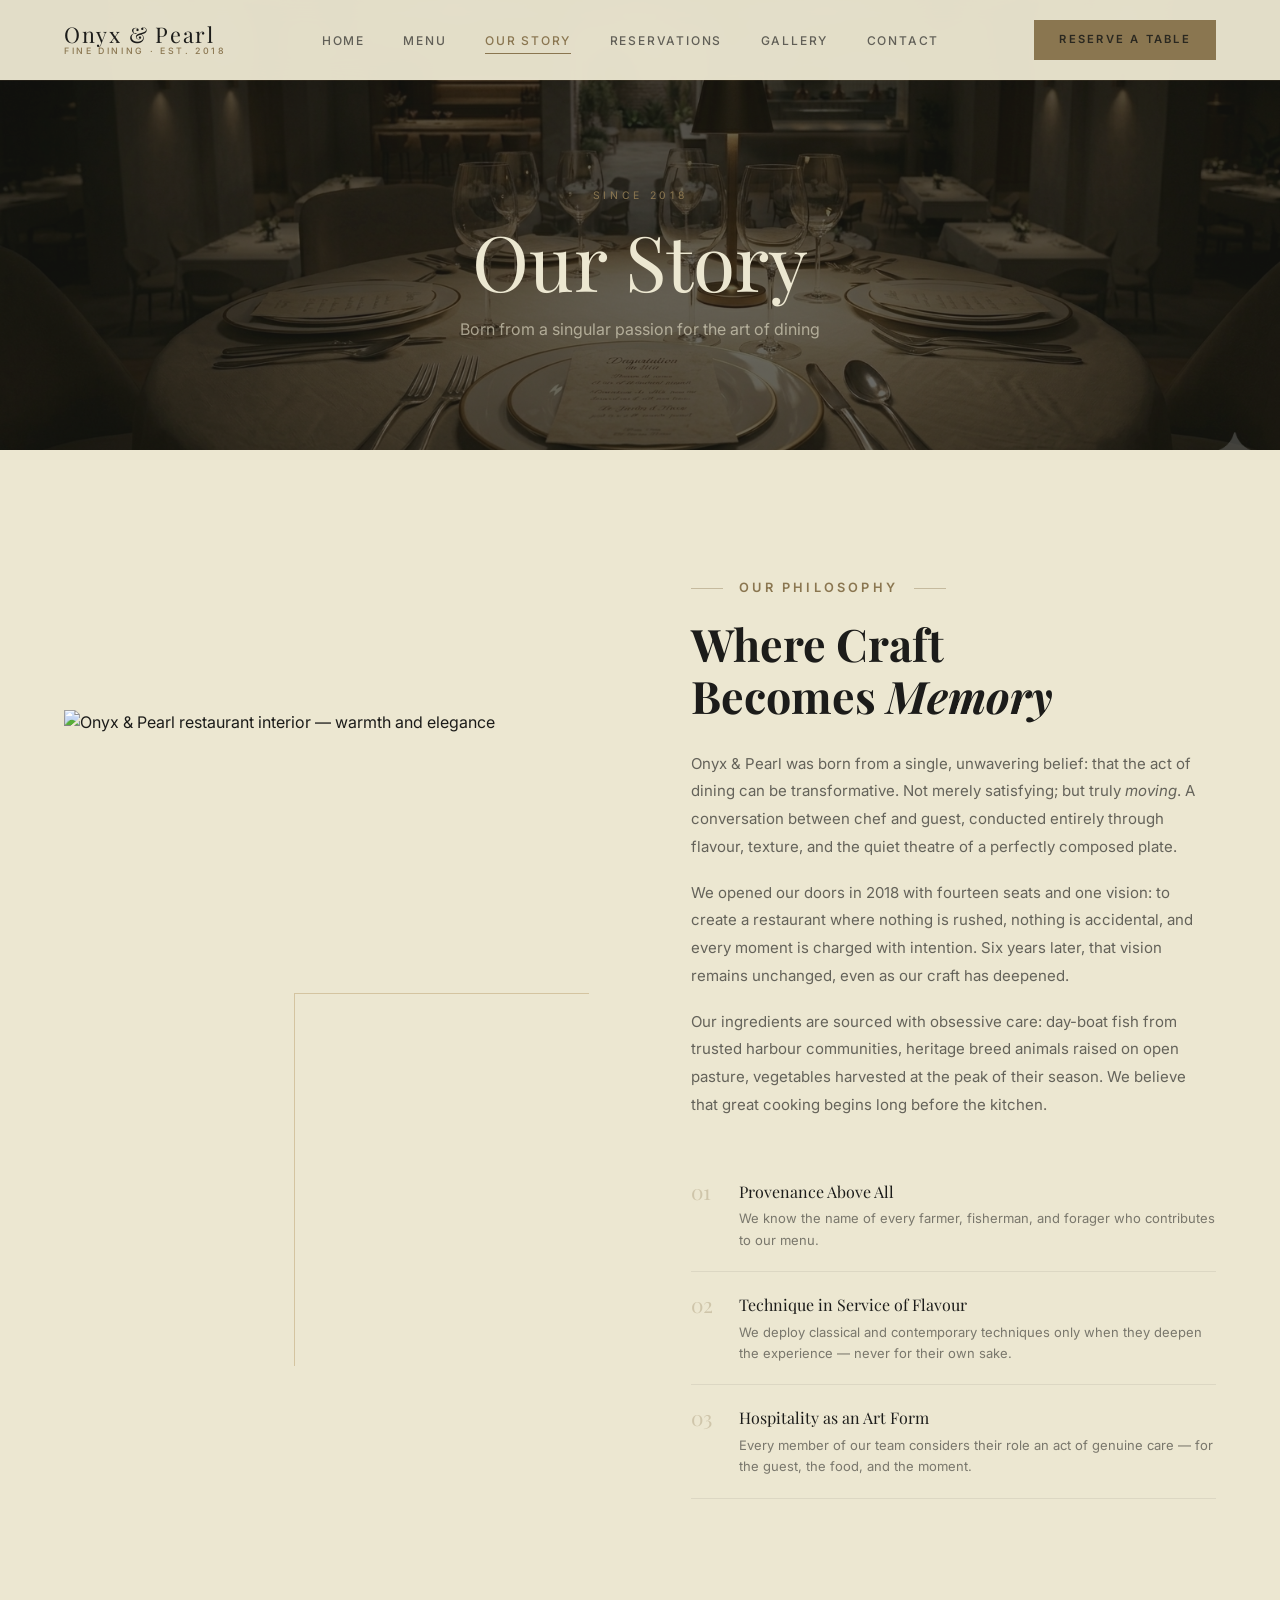
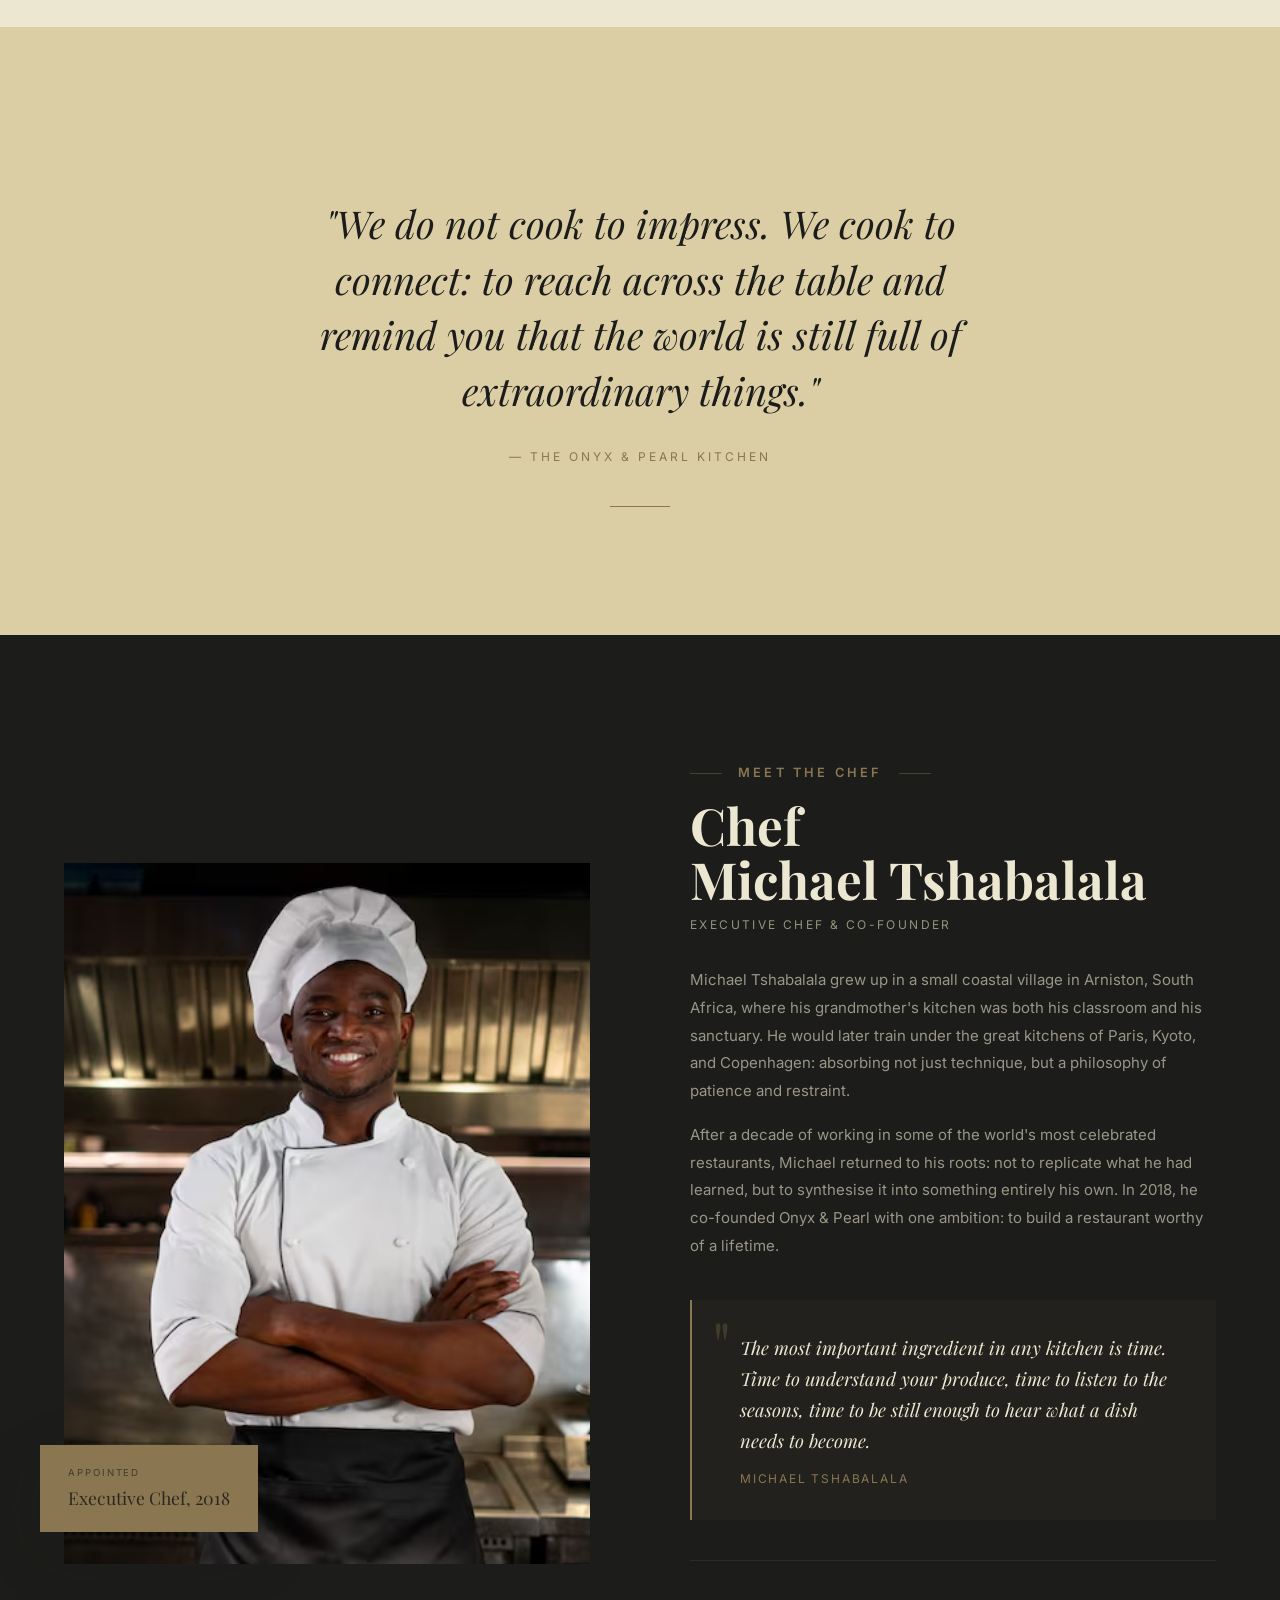
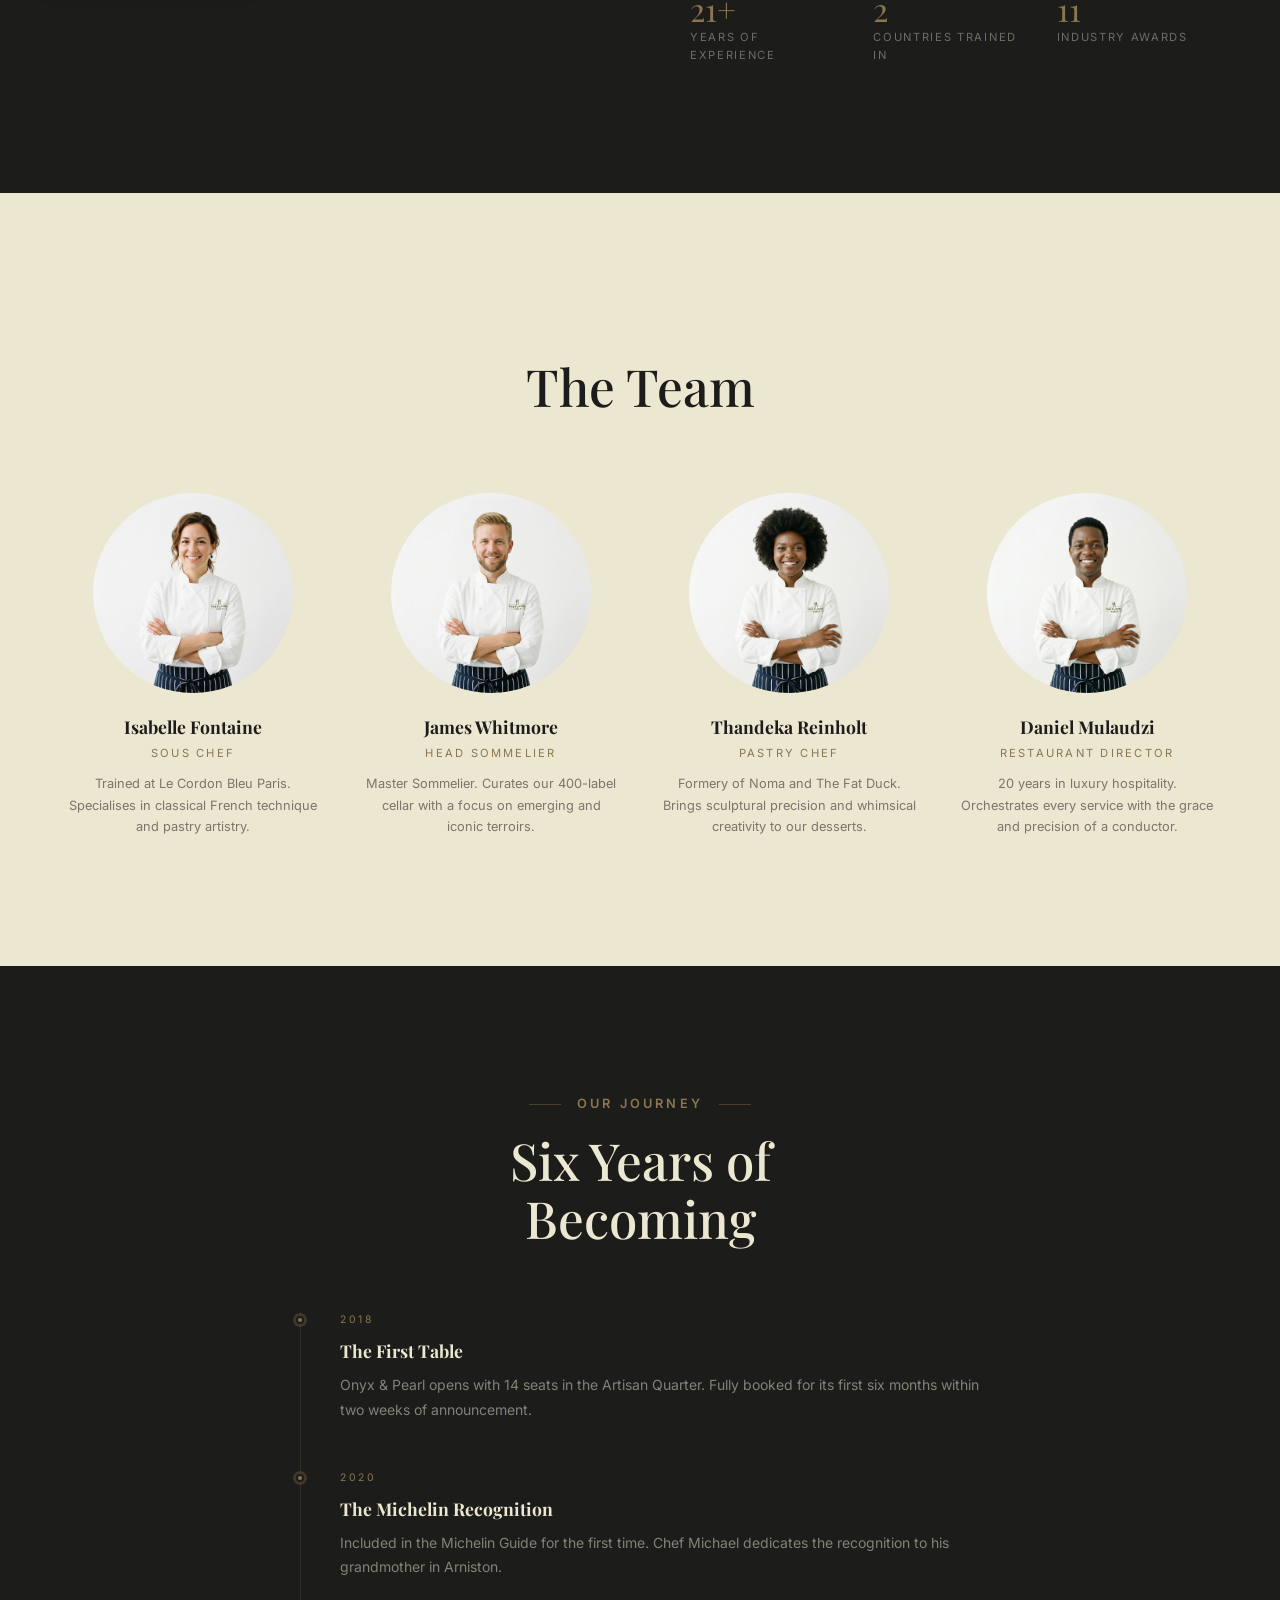
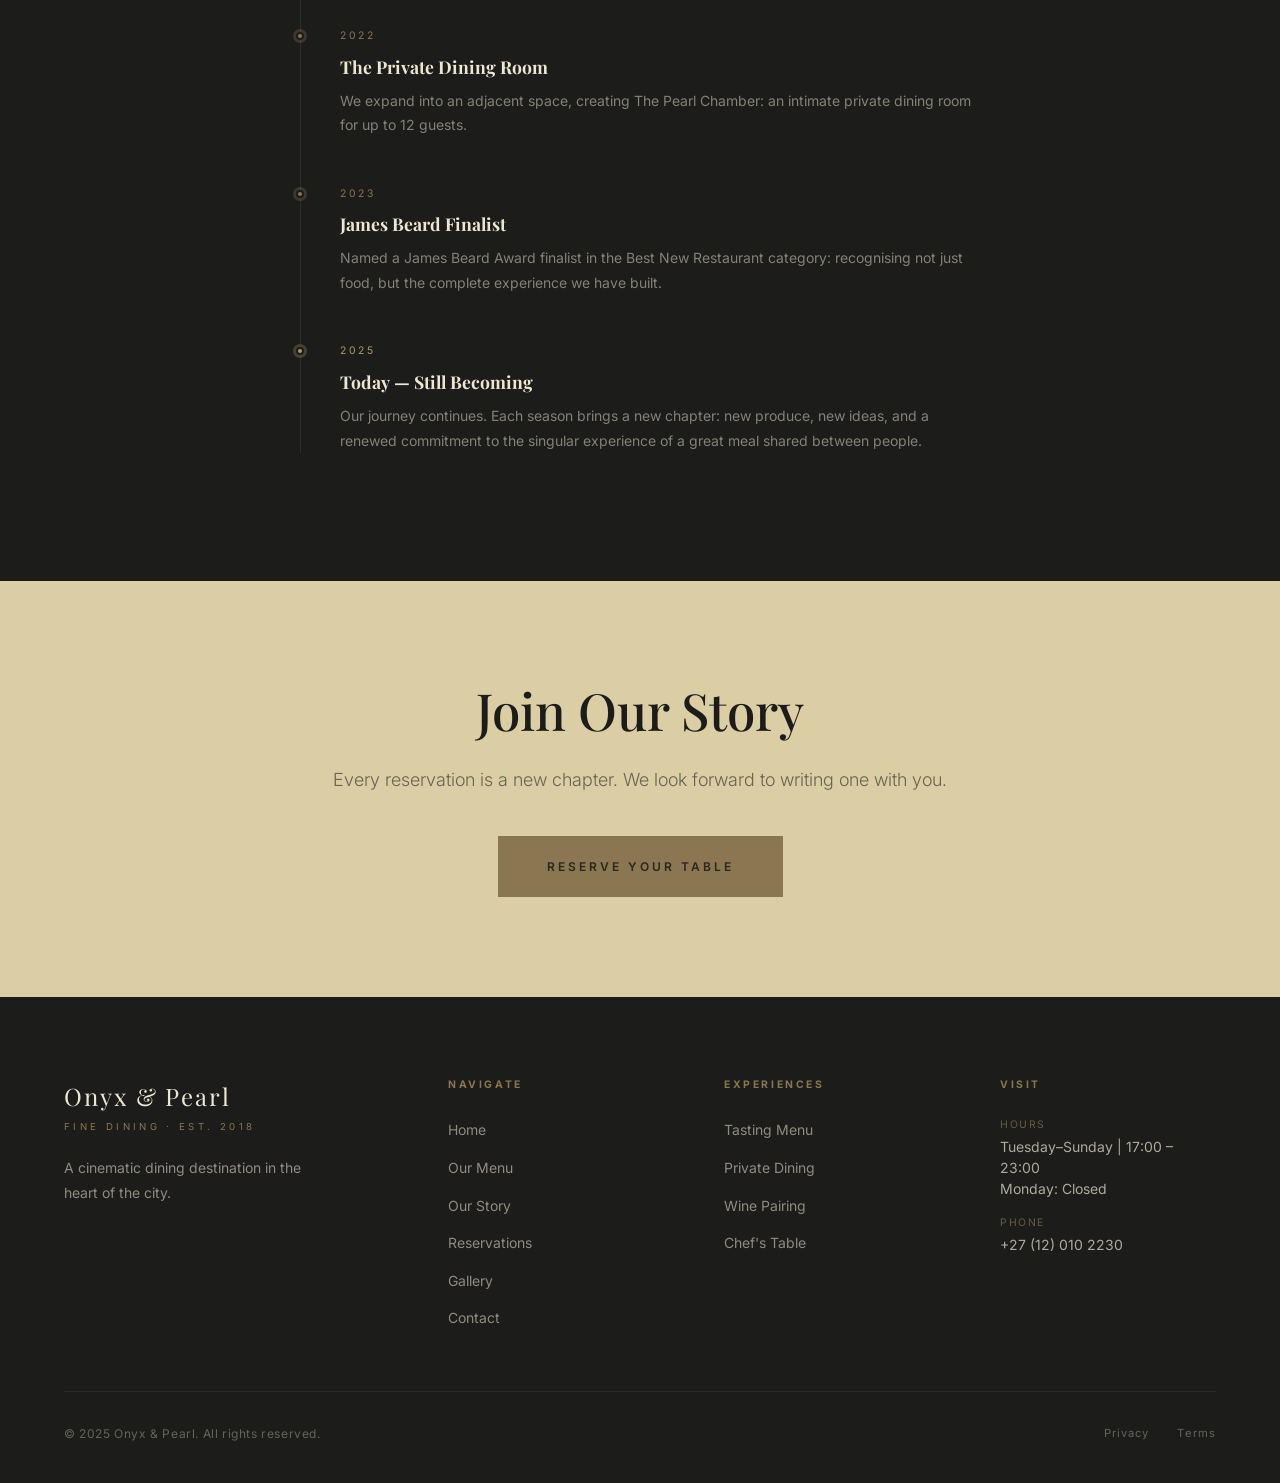
==== commit 8e9a36fc: "second commit" ====
--- a/about.html
+++ b/about.html
@@ -44,7 +44,7 @@
   <header class="page-hero" aria-label="About hero">
     <div class="page-hero__bg">
       <!-- replace src="#" with your about page hero image URL -->
-      <img src="#" alt="Onyx & Pearl — the art of fine dining" class="img-fill" style="position:absolute;inset:0" />
+      <img src="content/banner-img.png" alt="Onyx & Pearl — the art of fine dining" class="img-fill" style="position:absolute;inset:0" />
     </div>
     <div class="page-hero__overlay"></div>
     <div class="page-hero__content">
--- a/css/styles.css
+++ b/css/styles.css
@@ -2184,18 +2184,35 @@
   padding: var(--section-pad) 0;
   background: var(--cream);
 }
+.gallery-filter__header {
+  display: flex;
+  align-items: center;
+  justify-content: space-between;
+  flex-wrap: wrap;
+  gap: 8px;
+  margin-bottom: 20px;
+}
+.gallery-filter__hint {
+  font-size: 0.8rem;
+  color: rgba(28,28,26,0.45);
+}
 .gallery-filter {
   display: flex;
   align-items: center;
-  gap: 4px;
+  gap: 8px;
   margin-bottom: 48px;
-  flex-wrap: wrap;
-}
+  overflow-x: auto;
+  scrollbar-width: none;
+  -webkit-overflow-scrolling: touch;
+}
+.gallery-filter::-webkit-scrollbar { display: none; }
 .gallery-filter__btn {
   padding: 10px 24px;
   font-size: 0.7rem;
   letter-spacing: 0.15em;
   text-transform: uppercase;
+  white-space: nowrap;
+  flex-shrink: 0;
   font-weight: 600;
   color: rgba(28,28,26,0.45);
   border: 1px solid transparent;
@@ -2350,6 +2367,14 @@
   cursor: pointer;
 }
 .lightbox__nav-btn:hover { border-color: var(--gold); color: var(--gold); }
+
+/* Pearl Chamber grid (reservations page) */
+.pearl-chamber__grid {
+  display: grid;
+  grid-template-columns: 1fr 1fr;
+  gap: clamp(40px, 8vw, 100px);
+  align-items: center;
+}
 
 /* ============================================================
    CONTACT PAGE
@@ -2543,6 +2568,7 @@
   .about-intro__grid { grid-template-columns: 1fr; }
   .chef-section__grid { grid-template-columns: 1fr; }
   .reservation-layout { grid-template-columns: 1fr; }
+  .pearl-chamber__grid { grid-template-columns: 1fr; }
   .contact-grid { grid-template-columns: 1fr; }
   .gallery-teaser__grid { grid-template-columns: 1fr 1fr; }
   .gallery-teaser__item--tall { grid-row: auto; }
@@ -2672,7 +2698,8 @@
   .menu-tabs           { flex-wrap: nowrap; overflow-x: auto; }
   .season-toggle__btn  { padding: 10px 16px; }
   .intro-strip__inner  { flex-direction: column; gap: 16px; align-items: flex-start; }
-  .gallery-filter      { flex-wrap: wrap; gap: 4px; }
+  .gallery-filter__btn { padding: 9px 16px; }
+  .gallery-filter__hint { display: none; }
   .floor-plan__inner   { grid-template-columns: repeat(3, 1fr); min-height: 300px; }
   .table-btn           { width: 36px; height: 36px; font-size: 0.45rem; }
   .chef-section__award { position: static; margin-top: 16px; }
